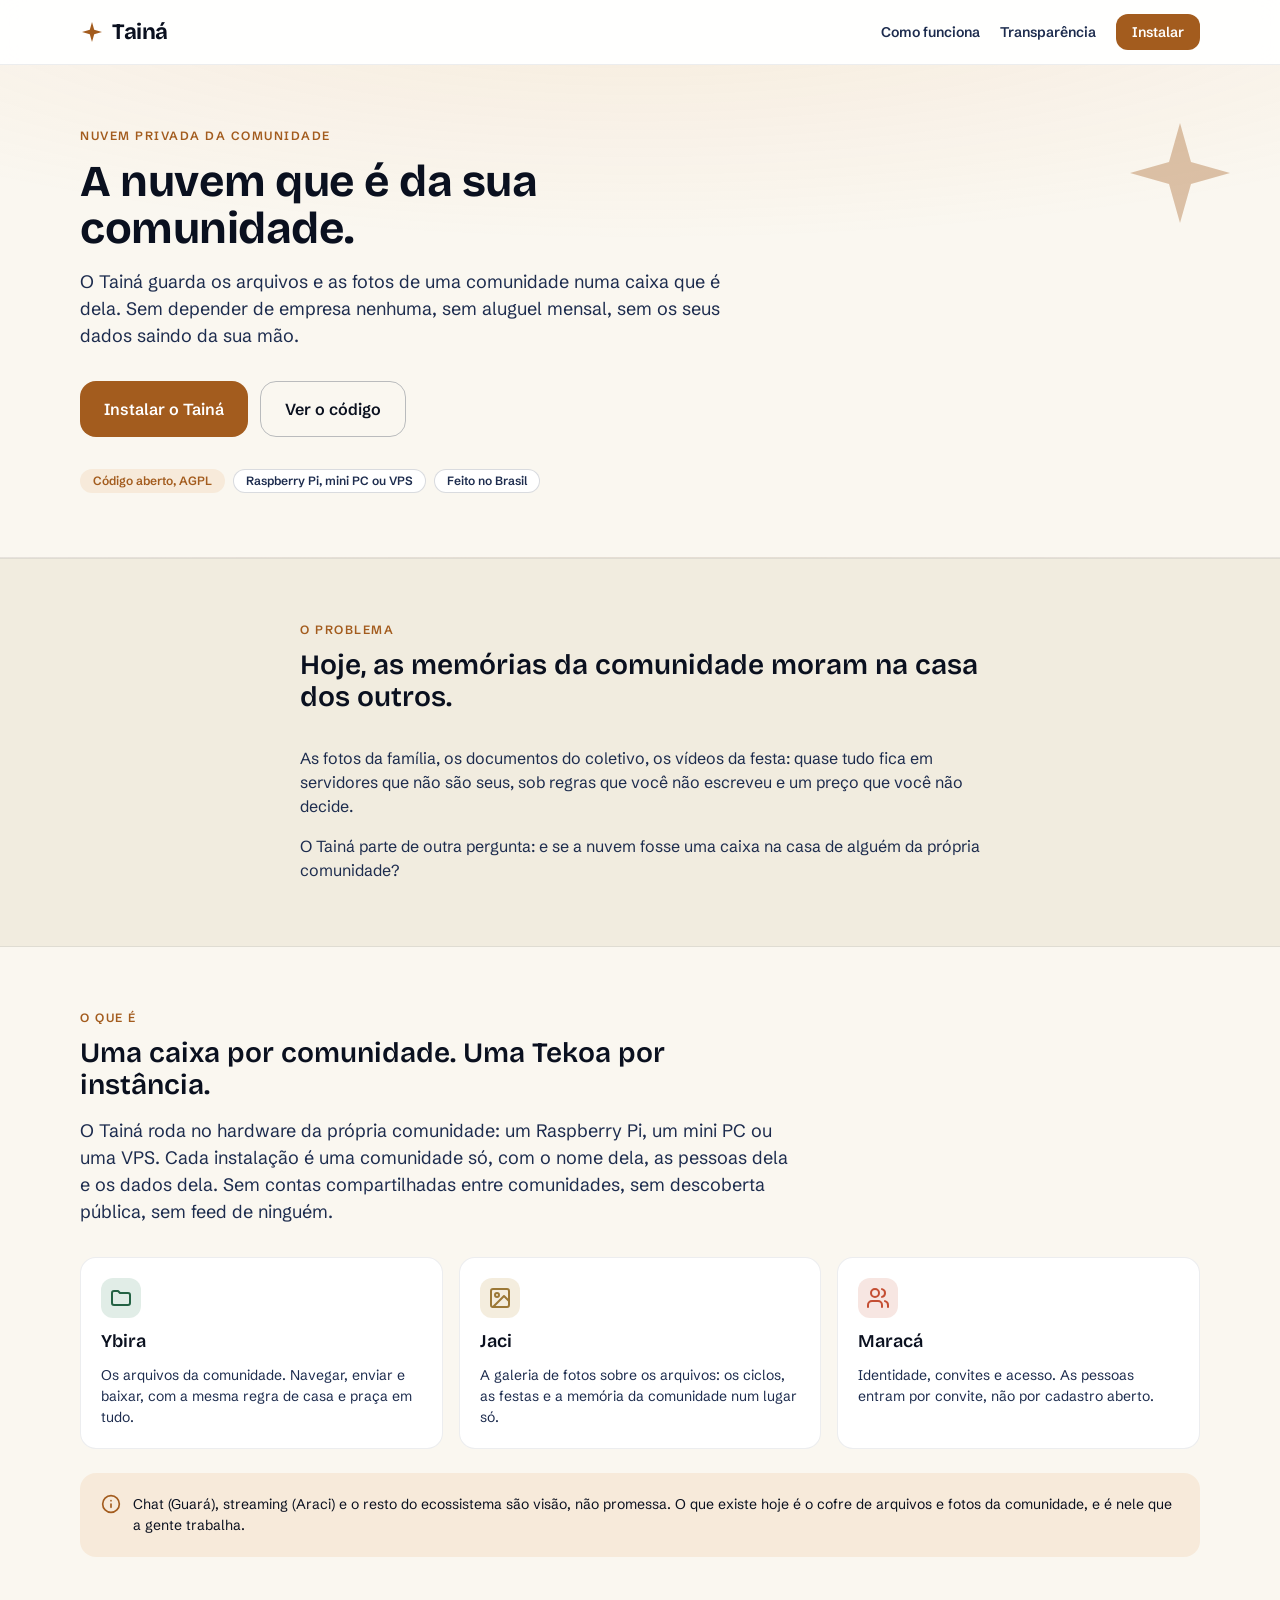
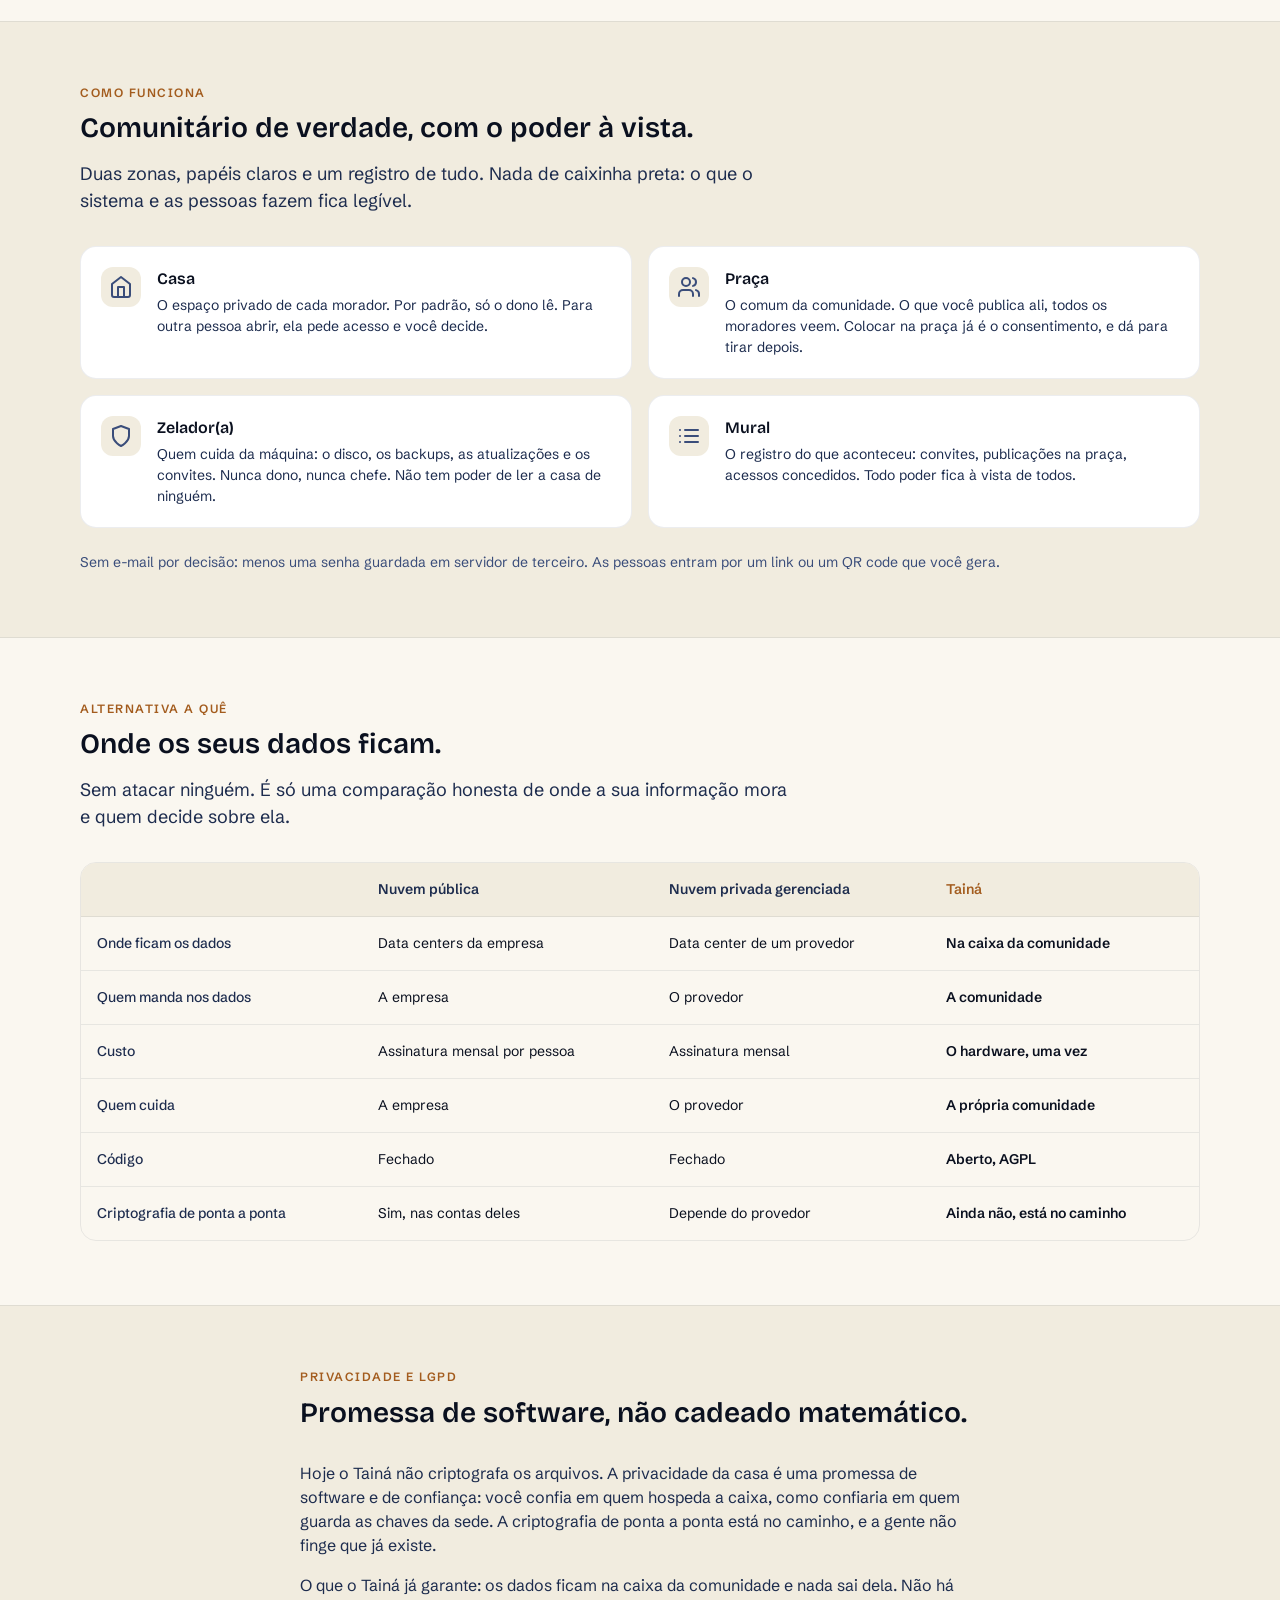
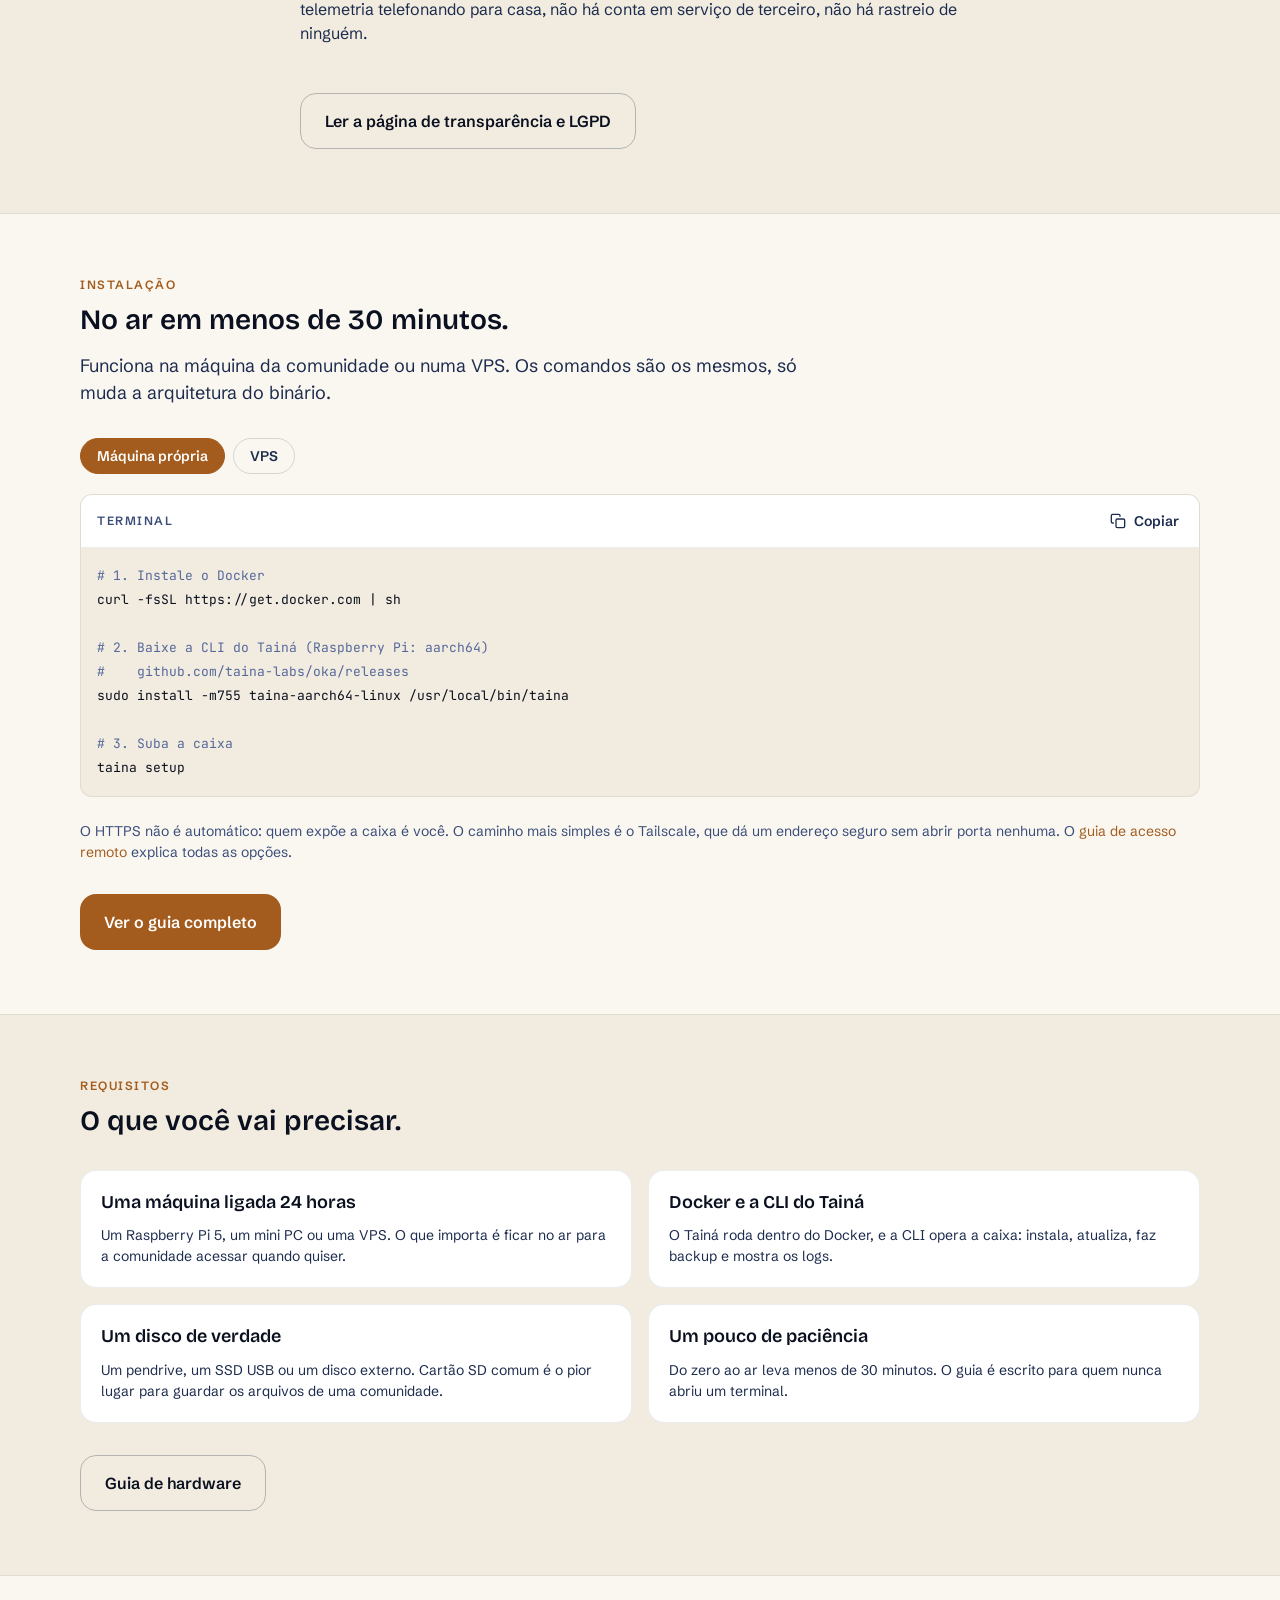
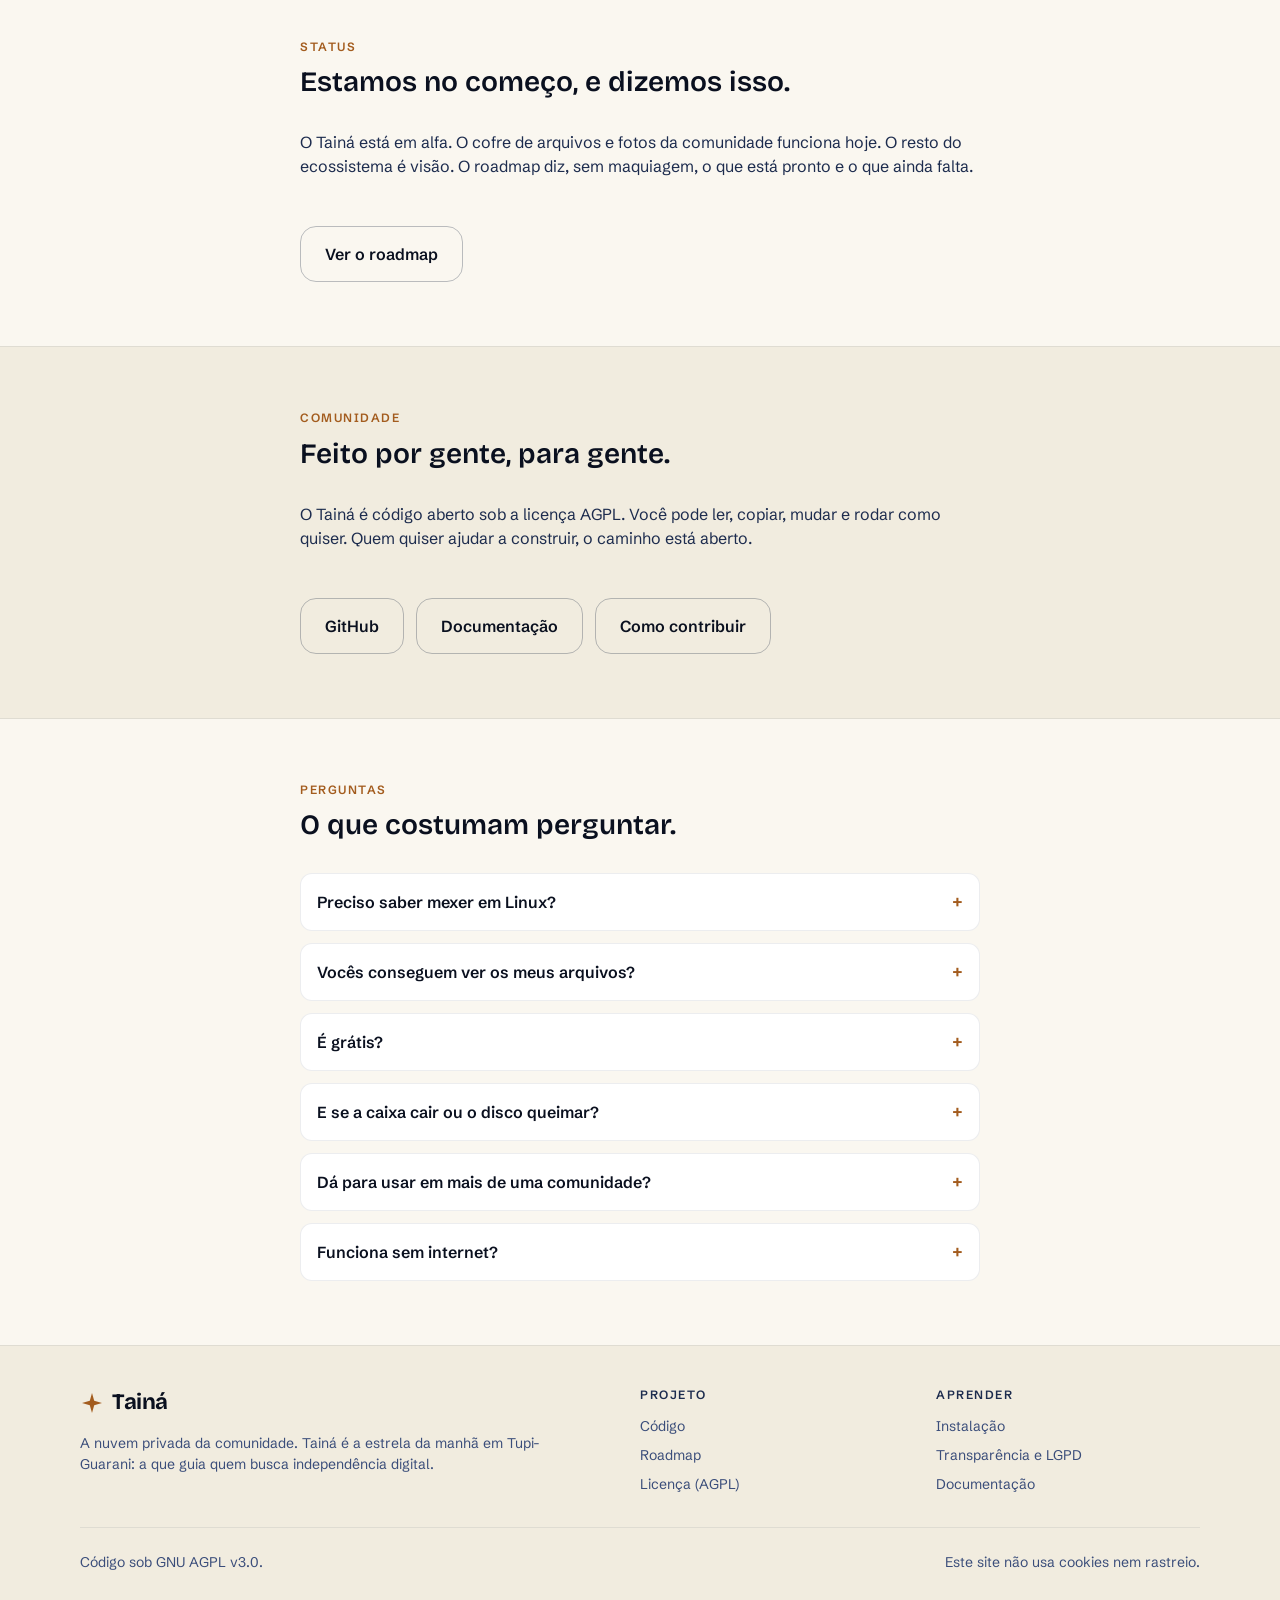
==== index.html @ 88dfe670 "Adiciona o site Ybaka: landing, instalacao e transparencia Site estatico em HTML e CSS puros, pt-BR," ====
<!doctype html>
<html lang="pt-BR">
  <head>
    <meta charset="utf-8" />
    <meta name="viewport" content="width=device-width, initial-scale=1" />
    <title>Tainá: a nuvem privada da sua comunidade</title>
    <meta
      name="description"
      content="O Tainá é uma nuvem privada e auto-hospedada para comunidades: arquivos e fotos numa caixa que é da própria comunidade. Código aberto, sem aluguel mensal, sem os dados saindo da sua mão."
    />
    <meta name="color-scheme" content="dark light" />
    <link rel="stylesheet" href="styles/tokens.css" />
    <link rel="stylesheet" href="styles/base.css" />
    <link rel="stylesheet" href="styles/ybaka.css" />
    <link
      rel="icon"
      href="data:image/svg+xml,%3Csvg xmlns='http://www.w3.org/2000/svg' viewBox='0 0 24 24'%3E%3Cpath d='M12 2l2.2 7.8L22 12l-7.8 2.2L12 22l-2.2-7.8L2 12l7.8-2.2z' fill='%23f2a65a'/%3E%3C/svg%3E"
    />
    <script>
      document.documentElement.classList.add("js");
    </script>
  </head>
  <body>
    <a class="skip-link" href="#conteudo">Pular para o conteúdo</a>

    <header class="site-header">
      <div class="shell site-header__inner">
        <a class="brand" href="index.html">
          <svg
            class="brand__mark"
            width="24"
            height="24"
            viewBox="0 0 24 24"
            aria-hidden="true"
          >
            <path
              d="M12 2l2.2 7.8L22 12l-7.8 2.2L12 22l-2.2-7.8L2 12l7.8-2.2z"
              fill="currentColor"
            />
          </svg>
          <span class="brand__name">Tainá</span>
        </a>
        <nav class="site-nav" aria-label="Principal">
          <a class="site-nav__link site-nav__link--optional" href="#como-funciona"
            >Como funciona</a
          >
          <a class="site-nav__link" href="transparencia.html">Transparência</a>
          <a class="btn btn--primary btn--sm" href="instalar.html">Instalar</a>
        </nav>
      </div>
    </header>

    <main id="conteudo">
      <!-- herói -->
      <section class="hero">
        <svg
          class="hero__star hide-mobile"
          width="120"
          height="120"
          viewBox="0 0 24 24"
          aria-hidden="true"
        >
          <path
            d="M12 2l2.2 7.8L22 12l-7.8 2.2L12 22l-2.2-7.8L2 12l7.8-2.2z"
            fill="currentColor"
          />
        </svg>
        <div class="shell">
          <div class="hero__inner">
            <p class="type-overline section__eyebrow">
              Nuvem privada da comunidade
            </p>
            <h1 class="type-display hero__title">
              A nuvem que é da sua comunidade.
            </h1>
            <p class="type-body hero__lede">
              O Tainá guarda os arquivos e as fotos de uma comunidade numa
              caixa que é dela. Sem depender de empresa nenhuma, sem aluguel
              mensal, sem os seus dados saindo da sua mão.
            </p>
            <div class="hero__actions">
              <a class="btn btn--primary" href="instalar.html"
                >Instalar o Tainá</a
              >
              <a
                class="btn btn--secondary"
                href="https://github.com/taina-labs/taina"
                >Ver o código</a
              >
            </div>
            <div class="hero__badges">
              <span class="badge badge--brand">Código aberto, AGPL</span>
              <span class="badge">Raspberry Pi, mini PC ou VPS</span>
              <span class="badge">Feito no Brasil</span>
            </div>
          </div>
        </div>
      </section>

      <!-- o problema -->
      <section class="section section--alt">
        <div class="shell shell--narrow">
          <div class="section__head">
            <p class="type-overline section__eyebrow">O problema</p>
            <h2 class="type-h2 section__title">
              Hoje, as memórias da comunidade moram na casa dos outros.
            </h2>
          </div>
          <div class="stack">
            <p class="lede">
              As fotos da família, os documentos do coletivo, os vídeos da
              festa: quase tudo fica em servidores que não são seus, sob regras
              que você não escreveu e um preço que você não decide.
            </p>
            <p class="lede">
              O Tainá parte de outra pergunta: e se a nuvem fosse uma caixa na
              casa de alguém da própria comunidade?
            </p>
          </div>
        </div>
      </section>

      <!-- o que é -->
      <section class="section">
        <div class="shell">
          <div class="section__head">
            <p class="type-overline section__eyebrow">O que é</p>
            <h2 class="type-h2 section__title">
              Uma caixa por comunidade. Uma Tekoa por instância.
            </h2>
            <p class="type-body section__lede">
              O Tainá roda no hardware da própria comunidade: um Raspberry Pi,
              um mini PC ou uma VPS. Cada instalação é uma comunidade só, com o
              nome dela, as pessoas dela e os dados dela. Sem contas
              compartilhadas entre comunidades, sem descoberta pública, sem
              feed de ninguém.
            </p>
          </div>

          <div class="card-grid card-grid--3">
            <article class="feature-card">
              <span class="service-square service-square--ybira">
                <svg
                  width="24"
                  height="24"
                  viewBox="0 0 24 24"
                  fill="none"
                  stroke="currentColor"
                  stroke-width="2"
                  stroke-linecap="round"
                  stroke-linejoin="round"
                  aria-hidden="true"
                >
                  <path
                    d="M3 7a2 2 0 0 1 2-2h4l2 2h8a2 2 0 0 1 2 2v8a2 2 0 0 1-2 2H5a2 2 0 0 1-2-2z"
                  />
                </svg>
              </span>
              <h3 class="feature-card__title">Ybira</h3>
              <p class="feature-card__body">
                Os arquivos da comunidade. Navegar, enviar e baixar, com a
                mesma regra de casa e praça em tudo.
              </p>
            </article>

            <article class="feature-card">
              <span class="service-square service-square--jaci">
                <svg
                  width="24"
                  height="24"
                  viewBox="0 0 24 24"
                  fill="none"
                  stroke="currentColor"
                  stroke-width="2"
                  stroke-linecap="round"
                  stroke-linejoin="round"
                  aria-hidden="true"
                >
                  <rect x="3" y="3" width="18" height="18" rx="2" />
                  <circle cx="9" cy="9" r="2" />
                  <path d="m21 15-5-5L5 21" />
                </svg>
              </span>
              <h3 class="feature-card__title">Jaci</h3>
              <p class="feature-card__body">
                A galeria de fotos sobre os arquivos: os ciclos, as festas e a
                memória da comunidade num lugar só.
              </p>
            </article>

            <article class="feature-card">
              <span class="service-square service-square--maraca">
                <svg
                  width="24"
                  height="24"
                  viewBox="0 0 24 24"
                  fill="none"
                  stroke="currentColor"
                  stroke-width="2"
                  stroke-linecap="round"
                  stroke-linejoin="round"
                  aria-hidden="true"
                >
                  <path d="M16 21v-2a4 4 0 0 0-4-4H6a4 4 0 0 0-4 4v2" />
                  <circle cx="9" cy="7" r="4" />
                  <path d="M22 21v-2a4 4 0 0 0-3-3.87" />
                  <path d="M16 3.13a4 4 0 0 1 0 7.75" />
                </svg>
              </span>
              <h3 class="feature-card__title">Maracá</h3>
              <p class="feature-card__body">
                Identidade, convites e acesso. As pessoas entram por convite,
                não por cadastro aberto.
              </p>
            </article>
          </div>

          <div class="callout callout--brand mt-6">
            <span class="callout__icon">
              <svg
                width="20"
                height="20"
                viewBox="0 0 24 24"
                fill="none"
                stroke="currentColor"
                stroke-width="2"
                stroke-linecap="round"
                stroke-linejoin="round"
                aria-hidden="true"
              >
                <circle cx="12" cy="12" r="10" />
                <path d="M12 16v-4" />
                <path d="M12 8h.01" />
              </svg>
            </span>
            <p>
              Chat (Guará), streaming (Araci) e o resto do ecossistema são
              visão, não promessa. O que existe hoje é o cofre de arquivos e
              fotos da comunidade, e é nele que a gente trabalha.
            </p>
          </div>
        </div>
      </section>

      <!-- como funciona -->
      <section class="section section--alt" id="como-funciona">
        <div class="shell">
          <div class="section__head">
            <p class="type-overline section__eyebrow">Como funciona</p>
            <h2 class="type-h2 section__title">
              Comunitário de verdade, com o poder à vista.
            </h2>
            <p class="type-body section__lede">
              Duas zonas, papéis claros e um registro de tudo. Nada de
              caixinha preta: o que o sistema e as pessoas fazem fica legível.
            </p>
          </div>

          <div class="card-grid card-grid--2">
            <article class="pillar">
              <span class="service-square service-square--neutral">
                <svg
                  width="24"
                  height="24"
                  viewBox="0 0 24 24"
                  fill="none"
                  stroke="currentColor"
                  stroke-width="2"
                  stroke-linecap="round"
                  stroke-linejoin="round"
                  aria-hidden="true"
                >
                  <path d="m3 9 9-7 9 7v11a2 2 0 0 1-2 2H5a2 2 0 0 1-2-2z" />
                  <path d="M9 22V12h6v10" />
                </svg>
              </span>
              <div class="pillar__body">
                <h3 class="pillar__title">Casa</h3>
                <p class="pillar__text">
                  O espaço privado de cada morador. Por padrão, só o dono lê.
                  Para outra pessoa abrir, ela pede acesso e você decide.
                </p>
              </div>
            </article>

            <article class="pillar">
              <span class="service-square service-square--neutral">
                <svg
                  width="24"
                  height="24"
                  viewBox="0 0 24 24"
                  fill="none"
                  stroke="currentColor"
                  stroke-width="2"
                  stroke-linecap="round"
                  stroke-linejoin="round"
                  aria-hidden="true"
                >
                  <path d="M16 21v-2a4 4 0 0 0-4-4H6a4 4 0 0 0-4 4v2" />
                  <circle cx="9" cy="7" r="4" />
                  <path d="M22 21v-2a4 4 0 0 0-3-3.87" />
                  <path d="M16 3.13a4 4 0 0 1 0 7.75" />
                </svg>
              </span>
              <div class="pillar__body">
                <h3 class="pillar__title">Praça</h3>
                <p class="pillar__text">
                  O comum da comunidade. O que você publica ali, todos os
                  moradores veem. Colocar na praça já é o consentimento, e dá
                  para tirar depois.
                </p>
              </div>
            </article>

            <article class="pillar">
              <span class="service-square service-square--neutral">
                <svg
                  width="24"
                  height="24"
                  viewBox="0 0 24 24"
                  fill="none"
                  stroke="currentColor"
                  stroke-width="2"
                  stroke-linecap="round"
                  stroke-linejoin="round"
                  aria-hidden="true"
                >
                  <path d="M12 22s8-4 8-10V5l-8-3-8 3v7c0 6 8 10 8 10z" />
                </svg>
              </span>
              <div class="pillar__body">
                <h3 class="pillar__title">Zelador(a)</h3>
                <p class="pillar__text">
                  Quem cuida da máquina: o disco, os backups, as atualizações
                  e os convites. Nunca dono, nunca chefe. Não tem poder de ler
                  a casa de ninguém.
                </p>
              </div>
            </article>

            <article class="pillar">
              <span class="service-square service-square--neutral">
                <svg
                  width="24"
                  height="24"
                  viewBox="0 0 24 24"
                  fill="none"
                  stroke="currentColor"
                  stroke-width="2"
                  stroke-linecap="round"
                  stroke-linejoin="round"
                  aria-hidden="true"
                >
                  <path d="M8 6h13" />
                  <path d="M8 12h13" />
                  <path d="M8 18h13" />
                  <path d="M3 6h.01" />
                  <path d="M3 12h.01" />
                  <path d="M3 18h.01" />
                </svg>
              </span>
              <div class="pillar__body">
                <h3 class="pillar__title">Mural</h3>
                <p class="pillar__text">
                  O registro do que aconteceu: convites, publicações na praça,
                  acessos concedidos. Todo poder fica à vista de todos.
                </p>
              </div>
            </article>
          </div>

          <p class="muted type-body-sm mt-6">
            Sem e-mail por decisão: menos uma senha guardada em servidor de
            terceiro. As pessoas entram por um link ou um QR code que você
            gera.
          </p>
        </div>
      </section>

      <!-- alternativa -->
      <section class="section">
        <div class="shell">
          <div class="section__head">
            <p class="type-overline section__eyebrow">Alternativa a quê</p>
            <h2 class="type-h2 section__title">Onde os seus dados ficam.</h2>
            <p class="type-body section__lede">
              Sem atacar ninguém. É só uma comparação honesta de onde a sua
              informação mora e quem decide sobre ela.
            </p>
          </div>

          <div class="compare-wrap">
            <table class="compare">
              <thead>
                <tr>
                  <th scope="col"></th>
                  <th scope="col">Nuvem pública</th>
                  <th scope="col">Nuvem privada gerenciada</th>
                  <th scope="col" class="compare__us">Tainá</th>
                </tr>
              </thead>
              <tbody>
                <tr>
                  <th scope="row">Onde ficam os dados</th>
                  <td>Data centers da empresa</td>
                  <td>Data center de um provedor</td>
                  <td class="compare__us">Na caixa da comunidade</td>
                </tr>
                <tr>
                  <th scope="row">Quem manda nos dados</th>
                  <td>A empresa</td>
                  <td>O provedor</td>
                  <td class="compare__us">A comunidade</td>
                </tr>
                <tr>
                  <th scope="row">Custo</th>
                  <td>Assinatura mensal por pessoa</td>
                  <td>Assinatura mensal</td>
                  <td class="compare__us">O hardware, uma vez</td>
                </tr>
                <tr>
                  <th scope="row">Quem cuida</th>
                  <td>A empresa</td>
                  <td>O provedor</td>
                  <td class="compare__us">A própria comunidade</td>
                </tr>
                <tr>
                  <th scope="row">Código</th>
                  <td>Fechado</td>
                  <td>Fechado</td>
                  <td class="compare__us">Aberto, AGPL</td>
                </tr>
                <tr>
                  <th scope="row">Criptografia de ponta a ponta</th>
                  <td>Sim, nas contas deles</td>
                  <td>Depende do provedor</td>
                  <td class="compare__us">Ainda não, está no caminho</td>
                </tr>
              </tbody>
            </table>
          </div>
        </div>
      </section>

      <!-- privacidade e LGPD -->
      <section class="section section--alt">
        <div class="shell shell--narrow">
          <div class="section__head">
            <p class="type-overline section__eyebrow">Privacidade e LGPD</p>
            <h2 class="type-h2 section__title">
              Promessa de software, não cadeado matemático.
            </h2>
          </div>
          <div class="stack">
            <p class="lede">
              Hoje o Tainá não criptografa os arquivos. A privacidade da casa é
              uma promessa de software e de confiança: você confia em quem
              hospeda a caixa, como confiaria em quem guarda as chaves da
              sede. A criptografia de ponta a ponta está no caminho, e a gente
              não finge que já existe.
            </p>
            <p class="lede">
              O que o Tainá já garante: os dados ficam na caixa da comunidade e
              nada sai dela. Não há telemetria telefonando para casa, não há
              conta em serviço de terceiro, não há rastreio de ninguém.
            </p>
            <div class="hero__actions">
              <a class="btn btn--secondary" href="transparencia.html"
                >Ler a página de transparência e LGPD</a
              >
            </div>
          </div>
        </div>
      </section>

      <!-- instalação rápida -->
      <section class="section" id="instalar">
        <div class="shell">
          <div class="section__head">
            <p class="type-overline section__eyebrow">Instalação</p>
            <h2 class="type-h2 section__title">
              No ar em menos de 30 minutos.
            </h2>
            <p class="type-body section__lede">
              Funciona na máquina da comunidade ou numa VPS. Os comandos são os
              mesmos, só muda a arquitetura do binário.
            </p>
          </div>

          <div class="tabs" data-tabs>
            <div class="tabs__list" role="tablist" aria-label="Onde instalar">
              <button
                class="tab"
                role="tab"
                id="tab-hardware"
                aria-controls="panel-hardware"
                aria-selected="true"
                type="button"
              >
                Máquina própria
              </button>
              <button
                class="tab"
                role="tab"
                id="tab-vps"
                aria-controls="panel-vps"
                aria-selected="false"
                type="button"
              >
                VPS
              </button>
            </div>

            <div
              class="tabs__panel"
              role="tabpanel"
              id="panel-hardware"
              aria-labelledby="tab-hardware"
            >
              <div class="code">
                <div class="code__head">
                  <span class="code__label">Terminal</span>
                  <button class="copy-btn" type="button" data-copy>
                    <svg
                      width="16"
                      height="16"
                      viewBox="0 0 24 24"
                      fill="none"
                      stroke="currentColor"
                      stroke-width="2"
                      stroke-linecap="round"
                      stroke-linejoin="round"
                      aria-hidden="true"
                    >
                      <rect x="9" y="9" width="13" height="13" rx="2" />
                      <path
                        d="M5 15H4a2 2 0 0 1-2-2V4a2 2 0 0 1 2-2h9a2 2 0 0 1 2 2v1"
                      />
                    </svg>
                    <span data-copy-label>Copiar</span>
                  </button>
                </div>
                <pre><code><span class="code__prompt"># 1. Instale o Docker</span>
curl -fsSL https://get.docker.com | sh

<span class="code__prompt"># 2. Baixe a CLI do Tainá (Raspberry Pi: aarch64)</span>
<span class="code__prompt">#    github.com/taina-labs/oka/releases</span>
sudo install -m755 taina-aarch64-linux /usr/local/bin/taina

<span class="code__prompt"># 3. Suba a caixa</span>
taina setup</code></pre>
              </div>
            </div>

            <div
              class="tabs__panel"
              role="tabpanel"
              id="panel-vps"
              aria-labelledby="tab-vps"
              hidden
            >
              <div class="code">
                <div class="code__head">
                  <span class="code__label">Terminal</span>
                  <button class="copy-btn" type="button" data-copy>
                    <svg
                      width="16"
                      height="16"
                      viewBox="0 0 24 24"
                      fill="none"
                      stroke="currentColor"
                      stroke-width="2"
                      stroke-linecap="round"
                      stroke-linejoin="round"
                      aria-hidden="true"
                    >
                      <rect x="9" y="9" width="13" height="13" rx="2" />
                      <path
                        d="M5 15H4a2 2 0 0 1-2-2V4a2 2 0 0 1 2-2h9a2 2 0 0 1 2 2v1"
                      />
                    </svg>
                    <span data-copy-label>Copiar</span>
                  </button>
                </div>
                <pre><code><span class="code__prompt"># 1. Instale o Docker</span>
curl -fsSL https://get.docker.com | sh

<span class="code__prompt"># 2. Baixe a CLI do Tainá (VPS: x86_64)</span>
<span class="code__prompt">#    github.com/taina-labs/oka/releases</span>
sudo install -m755 taina-x86_64-linux /usr/local/bin/taina

<span class="code__prompt"># 3. Suba a caixa, já com o seu domínio</span>
taina setup --domain nuvem.suacomunidade.org</code></pre>
              </div>
            </div>
          </div>

          <p class="muted type-body-sm mt-6">
            O HTTPS não é automático: quem expõe a caixa é você. O caminho mais
            simples é o Tailscale, que dá um endereço seguro sem abrir porta
            nenhuma. O
            <a
              class="text-brand"
              href="https://github.com/taina-labs/tekoa/blob/main/guias/acesso-remoto.md"
              >guia de acesso remoto</a
            >
            explica todas as opções.
          </p>

          <div class="hero__actions">
            <a class="btn btn--primary" href="instalar.html"
              >Ver o guia completo</a
            >
          </div>
        </div>
      </section>

      <!-- requisitos -->
      <section class="section section--tight section--alt">
        <div class="shell">
          <div class="section__head">
            <p class="type-overline section__eyebrow">Requisitos</p>
            <h2 class="type-h2 section__title">O que você vai precisar.</h2>
          </div>
          <div class="card-grid card-grid--2">
            <article class="feature-card">
              <h3 class="feature-card__title">Uma máquina ligada 24 horas</h3>
              <p class="feature-card__body">
                Um Raspberry Pi 5, um mini PC ou uma VPS. O que importa é ficar
                no ar para a comunidade acessar quando quiser.
              </p>
            </article>
            <article class="feature-card">
              <h3 class="feature-card__title">Docker e a CLI do Tainá</h3>
              <p class="feature-card__body">
                O Tainá roda dentro do Docker, e a CLI opera a caixa: instala,
                atualiza, faz backup e mostra os logs.
              </p>
            </article>
            <article class="feature-card">
              <h3 class="feature-card__title">Um disco de verdade</h3>
              <p class="feature-card__body">
                Um pendrive, um SSD USB ou um disco externo. Cartão SD comum é
                o pior lugar para guardar os arquivos de uma comunidade.
              </p>
            </article>
            <article class="feature-card">
              <h3 class="feature-card__title">Um pouco de paciência</h3>
              <p class="feature-card__body">
                Do zero ao ar leva menos de 30 minutos. O guia é escrito para
                quem nunca abriu um terminal.
              </p>
            </article>
          </div>
          <div class="hero__actions">
            <a
              class="btn btn--secondary"
              href="https://github.com/taina-labs/tekoa/blob/main/guias/compras-hardware.md"
              >Guia de hardware</a
            >
          </div>
        </div>
      </section>

      <!-- status -->
      <section class="section">
        <div class="shell shell--narrow">
          <div class="section__head">
            <p class="type-overline section__eyebrow">Status</p>
            <h2 class="type-h2 section__title">
              Estamos no começo, e dizemos isso.
            </h2>
          </div>
          <div class="stack">
            <p class="lede">
              O Tainá está em alfa. O cofre de arquivos e fotos da comunidade
              funciona hoje. O resto do ecossistema é visão. O roadmap diz, sem
              maquiagem, o que está pronto e o que ainda falta.
            </p>
            <div class="hero__actions">
              <a
                class="btn btn--secondary"
                href="https://github.com/taina-labs/tekoa/blob/main/ROADMAP.md"
                >Ver o roadmap</a
              >
            </div>
          </div>
        </div>
      </section>

      <!-- comunidade -->
      <section class="section section--alt">
        <div class="shell shell--narrow">
          <div class="section__head">
            <p class="type-overline section__eyebrow">Comunidade</p>
            <h2 class="type-h2 section__title">Feito por gente, para gente.</h2>
          </div>
          <div class="stack">
            <p class="lede">
              O Tainá é código aberto sob a licença AGPL. Você pode ler,
              copiar, mudar e rodar como quiser. Quem quiser ajudar a construir,
              o caminho está aberto.
            </p>
            <div class="hero__actions">
              <a
                class="btn btn--secondary"
                href="https://github.com/taina-labs/taina"
                >GitHub</a
              >
              <a
                class="btn btn--secondary"
                href="https://github.com/taina-labs/tekoa"
                >Documentação</a
              >
              <a
                class="btn btn--secondary"
                href="https://github.com/taina-labs/tekoa/blob/main/CONTRIBUTING.md"
                >Como contribuir</a
              >
            </div>
          </div>
        </div>
      </section>

      <!-- perguntas frequentes -->
      <section class="section">
        <div class="shell shell--narrow">
          <div class="section__head">
            <p class="type-overline section__eyebrow">Perguntas</p>
            <h2 class="type-h2 section__title">O que costumam perguntar.</h2>
          </div>

          <div class="faq">
            <details class="faq__item">
              <summary>Preciso saber mexer em Linux?</summary>
              <p class="faq__answer">
                Não. O guia de instalação é escrito para quem nunca abriu um
                terminal: você cola um bloco de comandos, aperta Enter e segue
                as telas. Se algo travar, o guia diz o que fazer.
              </p>
            </details>

            <details class="faq__item">
              <summary>Vocês conseguem ver os meus arquivos?</summary>
              <p class="faq__answer">
                Quem cuida da caixa (o zelador) tem acesso à máquina, mas não
                tem atalho para ler a sua casa: abrir exige o seu pedido e a
                sua aprovação. Importante ser honesto: isso é uma promessa de
                software, não criptografia. A criptografia de ponta a ponta
                ainda está no caminho.
              </p>
            </details>

            <details class="faq__item">
              <summary>É grátis?</summary>
              <p class="faq__answer">
                O software é livre e gratuito. O que tem custo é o hardware e a
                luz, que ficam com a comunidade. Não há assinatura por pessoa
                nem aluguel mensal para ninguém.
              </p>
            </details>

            <details class="faq__item">
              <summary>E se a caixa cair ou o disco queimar?</summary>
              <p class="faq__answer">
                Por isso o backup existe e vem com o Tainá. Ele fica desligado
                de fábrica e a gente recomenda ligar: um backup que nunca foi
                testado não é backup. O runbook mostra como fazer e como
                ensaiar a restauração.
              </p>
            </details>

            <details class="faq__item">
              <summary>Dá para usar em mais de uma comunidade?</summary>
              <p class="faq__answer">
                Cada caixa é uma comunidade só. Isso é de propósito: sem
                descoberta pública, sem feed entre comunidades, sem troca de
                contexto. Se você tem outra comunidade, ela tem a caixa dela.
              </p>
            </details>

            <details class="faq__item">
              <summary>Funciona sem internet?</summary>
              <p class="faq__answer">
                A caixa roda na rede local, então dá para acessar de dentro de
                casa mesmo sem internet. Para acessar de fora, use o Tailscale
                ou um domínio com proxy na frente.
              </p>
            </details>
          </div>
        </div>
      </section>
    </main>

    <footer class="site-footer">
      <div class="shell">
        <div class="site-footer__grid">
          <div class="site-footer__brand">
            <a class="brand" href="index.html">
              <svg
                class="brand__mark"
                width="24"
                height="24"
                viewBox="0 0 24 24"
                aria-hidden="true"
              >
                <path
                  d="M12 2l2.2 7.8L22 12l-7.8 2.2L12 22l-2.2-7.8L2 12l7.8-2.2z"
                  fill="currentColor"
                />
              </svg>
              <span class="brand__name">Tainá</span>
            </a>
            <p>
              A nuvem privada da comunidade. Tainá é a estrela da manhã em
              Tupi-Guarani: a que guia quem busca independência digital.
            </p>
          </div>
          <nav class="site-footer__col" aria-label="Projeto">
            <h2>Projeto</h2>
            <ul>
              <li>
                <a href="https://github.com/taina-labs/taina">Código</a>
              </li>
              <li>
                <a href="https://github.com/taina-labs/tekoa/blob/main/ROADMAP.md"
                  >Roadmap</a
                >
              </li>
              <li>
                <a href="https://github.com/taina-labs/taina/blob/main/LICENSE"
                  >Licença (AGPL)</a
                >
              </li>
            </ul>
          </nav>
          <nav class="site-footer__col" aria-label="Aprender">
            <h2>Aprender</h2>
            <ul>
              <li><a href="instalar.html">Instalação</a></li>
              <li><a href="transparencia.html">Transparência e LGPD</a></li>
              <li>
                <a href="https://github.com/taina-labs/tekoa">Documentação</a>
              </li>
            </ul>
          </nav>
        </div>
        <div class="site-footer__legal">
          <span>Código sob GNU AGPL v3.0.</span>
          <span>Este site não usa cookies nem rastreio.</span>
        </div>
      </div>
    </footer>

    <script src="js/app.js"></script>
  </body>
</html>
---- styles/tokens.css ----
/* Design tokens, espelho 1:1 do Penpot ("Cofre da Comunidade - UI v1").
   Dois níveis, como lá: primitivos (paleta/escala bruta) e semânticos (o que
   os componentes consomem). Componentes NUNCA usam primitivos direto, se um
   valor novo for preciso, nasce primeiro como token semântico. */

:root {
  /* ---------- primitives - color ---------- */
  --color-night-950: #060a14;
  --color-night-900: #0a101f;
  --color-night-800: #0f1729;
  --color-night-700: #15203a;
  --color-night-600: #1d2c4e;
  --color-night-500: #28395f;
  --color-night-400: #3a4d7a;
  --color-night-300: #56689b;
  --color-night-200: #8c9ac0;
  --color-night-100: #bfc8df;
  --color-night-50: #eef1f8;

  --color-dawn-300: #ffd9a3;
  --color-dawn-400: #fcbe74;
  --color-dawn-500: #f2a65a;
  --color-dawn-600: #dd8a3e;
  --color-dawn-700: #b96d2c;
  --color-dawn-800: #a35c1e;

  --color-ember-400: #f08a6c;
  --color-ember-500: #e2674a;
  --color-ember-600: #c44e33;

  --color-star-50: #faf7f0;
  --color-star-100: #f1ecdf;
  --color-star-200: #e4dcc8;

  --color-forest-300: #82cba4;
  --color-forest-400: #5fb88a;
  --color-forest-500: #3fa171;
  --color-forest-600: #2f8159;
  --color-forest-700: #246244;
  --color-forest-900: #122e22;

  --color-moon-300: #f4dfa6;
  --color-moon-400: #eccd80;
  --color-moon-500: #e3bc66;
  --color-moon-600: #c49a48;
  --color-moon-700: #9c7836;
  --color-moon-900: #46350f;

  --color-guara-500: #de5b3f;
  --color-guara-600: #be4327;

  --color-sky-300: #92c3f8;
  --color-sky-500: #5ba3f5;
  --color-sky-600: #3f84d6;
  --color-sky-700: #2f66ac;

  --color-red-500: #e5484d;
  --color-red-600: #c03538;
  --color-amber-500: #efb54a;
  --color-amber-700: #8a6114;

  /* papel: o branco do tema claro (superficie elevada) */
  --color-paper-0: #ffffff;

  /* ---------- primitives - scale ---------- */
  --space-1: 4px;
  --space-2: 8px;
  --space-3: 12px;
  --space-4: 16px;
  --space-5: 20px;
  --space-6: 24px;
  --space-8: 32px;
  --space-10: 40px;
  --space-12: 48px;
  --space-16: 64px;

  --radius-sm: 8px;
  --radius-md: 12px;
  --radius-lg: 16px;
  --radius-xl: 24px;
  --radius-pill: 999px;

  --border-hairline: 1px;
  --border-thick: 2px;

  --size-touch: 44px;
  --size-control-sm: 36px;
  --size-control-md: 48px;
  --size-control-lg: 56px;
  --size-nav-mobile: 72px;
  --size-appbar: 64px;
  --size-nav-dot: 6px;

  --font-size-xs: 0.75rem;
  --font-size-sm: 0.875rem;
  --font-size-md: 1rem;
  --font-size-lg: 1.125rem;
  --font-size-xl: 1.375rem;
  --font-size-2xl: 1.75rem;
  --font-size-3xl: 2.25rem;
  --font-size-display: 2.75rem;

  --font-weight-regular: 400;
  --font-weight-medium: 500;
  --font-weight-semibold: 600;
  --font-weight-bold: 700;
  --font-weight-extrabold: 800;

  --font-family-display: "Bricolage Grotesque", system-ui, sans-serif;
  --font-family-body: "Schibsted Grotesk", system-ui, sans-serif;
  --font-family-mono: "JetBrains Mono", ui-monospace, monospace;

  --tracking-tight: -0.5px;
  --tracking-normal: 0;
  --tracking-wide: 1.5px;

  --opacity-disabled: 0.4;
  --opacity-muted: 0.72;
  --opacity-scrim: 0.64;

  --elevation-soft: 0 4px 16px 0 rgb(6 10 20 / 0.5);
  --elevation-lifted: 0 12px 32px -4px rgb(6 10 20 / 0.65);

  /* ---------- semantic ---------- */
  --bg-app: var(--color-night-900);
  --bg-deep: var(--color-night-950);
  --bg-qr: var(--color-star-50);
  /* visualizador fullscreen: fundo escuro nos dois temas (foto/video pedem
     moldura neutra), por isso nao segue o bg-deep do shell */
  --bg-viewer: var(--color-night-950);

  --surface-default: var(--color-night-800);
  --surface-raised: var(--color-night-700);
  --surface-high: var(--color-night-600);
  --surface-overlay: rgb(10 16 31 / 0.88);
  --surface-dim: var(--color-night-500);
  --surface-scrim: rgb(6 10 20 / var(--opacity-scrim));
  --surface-scrim-strong: rgb(6 10 20 / 0.5);
  --surface-tint-brand: rgb(242 166 90 / 0.08);

  --border-subtle: var(--color-night-700);
  --border-default: var(--color-night-600);
  --border-strong: var(--color-night-500);

  --text-primary: var(--color-star-50);
  --text-secondary: var(--color-night-100);
  --text-muted: var(--color-night-200);
  --text-faint: var(--color-night-300);
  --text-on-brand: var(--color-night-950);

  --brand-primary: var(--color-dawn-500);
  --brand-primary-hover: var(--color-dawn-400);
  --brand-primary-pressed: var(--color-dawn-600);
  --brand-ember: var(--color-ember-500);

  --service-ybira: var(--color-forest-500);
  --service-ybira-soft: var(--color-forest-900);
  --service-ybira-hover: var(--color-forest-400);
  --service-ybira-tint: var(--color-forest-300);
  --service-jaci: var(--color-moon-500);
  --service-jaci-soft: var(--color-moon-900);
  --service-jaci-tint: var(--color-moon-400);
  --service-nhaman: var(--color-sky-500);
  --service-video: var(--color-sky-300);
  --service-guara: var(--color-guara-500);
  /* Maraca (identidade, acesso: Moradores, Mural, Pedidos) nao empresta o
     acento dos outros servicos: ganha o proprio, no ember. */
  --service-maraca: var(--color-ember-500);
  --service-maraca-soft: rgb(226 103 74 / 0.16);
  --service-maraca-tint: var(--color-ember-400);

  --feedback-success: var(--color-forest-400);
  --feedback-warning: var(--color-amber-500);
  --feedback-error: var(--color-red-500);
  --feedback-info: var(--color-sky-500);

  /* translucent tints for the deterministic avatar colors (hash -> 0..3) */
  --avatar-tint-0: rgb(242 166 90 / 0.16);
  --avatar-tint-1: rgb(63 161 113 / 0.16);
  --avatar-tint-2: rgb(227 188 102 / 0.16);
  --avatar-tint-3: rgb(91 163 245 / 0.16);

  /* larguras de leitura: containers centrados das telas internas */
  --measure-sm: 480px;
  --measure-md: 560px;
  --measure: 640px;
  --measure-wide: 720px;
  --measure-card: 420px;
  --measure-shell: 1160px;
  --measure-shell-wide: 1280px;

  /* component sizes, shells and grid gaps (semantic) */
  --font-size-mono-sm: 0.8125rem;
  --size-sidebar: 248px;
  --size-menu-min: 180px;
  --size-qr: 200px;
  --gap-photo: 2px;
  --size-badge: 24px;
  --size-progress: 6px;

  /* preenchimento dos campos de formulario (night-800 translucido) */
  --field-bg: rgb(15 23 41 / 0.6);
}

/* ---------- tema claro (prefers-color-scheme) ----------
   Derivado do tema padrao: superficies quentes da escala star, texto da night
   e variantes mais escuras dos acentos para manter contraste sobre claro. So
   os tokens semanticos mudam, nenhum componente sabe que o tema existe. */
@media (prefers-color-scheme: light) {
  :root {
    color-scheme: light;

    --bg-app: var(--color-star-50);
    --bg-deep: var(--color-star-100);
    --bg-qr: var(--color-paper-0);

    --surface-default: var(--color-paper-0);
    --surface-raised: var(--color-star-100);
    --surface-high: var(--color-star-200);
    --surface-overlay: rgb(255 255 255 / 0.9);
    --surface-dim: var(--color-star-200);
    --surface-scrim: rgb(6 10 20 / 0.32);
    --surface-scrim-strong: rgb(6 10 20 / 0.38);
    --surface-tint-brand: rgb(221 138 62 / 0.12);

    --border-subtle: rgb(21 32 58 / 0.08);
    --border-default: rgb(21 32 58 / 0.16);
    --border-strong: rgb(21 32 58 / 0.28);

    --text-primary: var(--color-night-900);
    --text-secondary: var(--color-night-600);
    --text-muted: var(--color-night-400);
    --text-faint: var(--color-night-300);
    --text-on-brand: var(--color-paper-0);

    /* dawn-800 como primaria: a dawn-500/600 sumiria sobre o creme, e o
       ghost/link precisam de contraste de texto (>= 4.5:1). O texto sobre a
       marca vira branco. */
    --brand-primary: var(--color-dawn-800);
    --brand-primary-hover: var(--color-dawn-700);
    --brand-primary-pressed: var(--color-dawn-800);

    --service-ybira: var(--color-forest-600);
    --service-ybira-soft: rgb(47 129 89 / 0.14);
    --service-ybira-hover: var(--color-forest-500);
    --service-ybira-tint: var(--color-forest-700);
    --service-jaci: var(--color-moon-600);
    --service-jaci-soft: rgb(196 154 72 / 0.18);
    --service-jaci-tint: var(--color-moon-700);
    --service-nhaman: var(--color-sky-600);
    --service-video: var(--color-sky-600);
    --service-guara: var(--color-guara-600);
    --service-maraca: var(--color-ember-600);
    --service-maraca-soft: rgb(196 78 51 / 0.14);
    --service-maraca-tint: var(--color-ember-600);

    --feedback-success: var(--color-forest-600);
    --feedback-warning: var(--color-amber-700);
    --feedback-error: var(--color-red-600);
    --feedback-info: var(--color-sky-600);

    --avatar-tint-0: rgb(221 138 62 / 0.18);
    --avatar-tint-1: rgb(47 129 89 / 0.18);
    --avatar-tint-2: rgb(196 154 72 / 0.2);
    --avatar-tint-3: rgb(63 132 214 / 0.18);

    --field-bg: rgb(255 255 255 / 0.8);

    --elevation-soft: 0 4px 16px 0 rgb(6 10 20 / 0.08);
    --elevation-lifted: 0 12px 32px -4px rgb(6 10 20 / 0.16);
  }
}
---- styles/base.css ----
/* Reset enxuto, fontes auto-hospedadas e estilos de tipo.
   As fontes são variáveis (eixo wght) servidas de ../fonts, sem nenhuma
   requisição externa. Espelha taina/assets/css/base.css. */

@font-face {
  font-family: "Bricolage Grotesque";
  src: url("../fonts/bricolage-grotesque-latin-wght.woff2")
    format("woff2-variations");
  font-weight: 200 800;
  font-display: swap;
}

@font-face {
  font-family: "Schibsted Grotesk";
  src: url("../fonts/schibsted-grotesk-latin-wght.woff2")
    format("woff2-variations");
  font-weight: 400 900;
  font-display: swap;
}

@font-face {
  font-family: "JetBrains Mono";
  src: url("../fonts/jetbrains-mono-latin-wght.woff2") format("woff2-variations");
  font-weight: 100 800;
  font-display: swap;
}

*,
*::before,
*::after {
  box-sizing: border-box;
}

* {
  margin: 0;
}

html {
  height: 100%;
  color-scheme: dark;
  scroll-behavior: smooth;
}

@media (prefers-reduced-motion: reduce) {
  html {
    scroll-behavior: auto;
  }
}

body {
  min-height: 100%;
  background: var(--bg-app);
  color: var(--text-primary);
  font-family: var(--font-family-body);
  font-size: var(--font-size-md);
  line-height: 1.5;
  -webkit-font-smoothing: antialiased;
}

img,
svg,
video {
  display: block;
  max-width: 100%;
}

input,
button,
textarea,
select {
  font: inherit;
  color: inherit;
}

button {
  cursor: pointer;
  background: none;
  border: none;
  padding: 0;
}

a {
  color: inherit;
  text-decoration: none;
}

a,
button {
  touch-action: manipulation;
  -webkit-tap-highlight-color: transparent;
}

:focus-visible {
  outline: var(--border-thick) solid var(--brand-primary);
  outline-offset: 2px;
}

::placeholder {
  color: var(--text-muted);
}

::selection {
  background: var(--brand-primary);
  color: var(--text-on-brand);
}

/* ---------- estilos de tipo (tokens type.* do Penpot) ---------- */

.type-display {
  font-family: var(--font-family-display);
  font-size: var(--font-size-3xl);
  font-weight: var(--font-weight-bold);
  letter-spacing: var(--tracking-tight);
  line-height: 1.05;
}

.type-h1 {
  font-family: var(--font-family-display);
  font-size: var(--font-size-3xl);
  font-weight: var(--font-weight-bold);
  letter-spacing: var(--tracking-tight);
  line-height: 1.1;
}

.type-h2 {
  font-family: var(--font-family-display);
  font-size: var(--font-size-2xl);
  font-weight: var(--font-weight-semibold);
  line-height: 1.15;
}

.type-h3 {
  font-family: var(--font-family-display);
  font-size: var(--font-size-lg);
  font-weight: var(--font-weight-semibold);
  line-height: 1.25;
}

.type-body {
  font-family: var(--font-family-body);
  font-size: var(--font-size-md);
  font-weight: var(--font-weight-regular);
  line-height: 1.5;
}

.type-body-sm {
  font-family: var(--font-family-body);
  font-size: var(--font-size-sm);
  font-weight: var(--font-weight-regular);
  line-height: 1.45;
}

.type-label {
  font-family: var(--font-family-body);
  font-size: var(--font-size-sm);
  font-weight: var(--font-weight-semibold);
  line-height: 1.2;
}

.type-caption {
  font-family: var(--font-family-body);
  font-size: var(--font-size-xs);
  font-weight: var(--font-weight-medium);
  line-height: 1.3;
}

.type-overline {
  font-family: var(--font-family-body);
  font-size: var(--font-size-xs);
  font-weight: var(--font-weight-semibold);
  letter-spacing: var(--tracking-wide);
  line-height: 1.2;
  text-transform: uppercase;
}

.type-mono-sm {
  font-family: var(--font-family-mono);
  font-size: var(--font-size-mono-sm);
  font-weight: var(--font-weight-regular);
  line-height: 1.4;
  font-variant-numeric: tabular-nums;
}

@media (min-width: 768px) {
  .type-display {
    font-size: var(--font-size-display);
  }
}
---- styles/ybaka.css ----
/* Ybaka, site público do Tainá.
   Consome só tokens semânticos de styles/tokens.css. Nada de valor bruto.
   Componentes em BEM (bloco__elemento--modificador); layout em utilitários
   locais (shell, section). Mobile-first, um breakpoint só (768px). */

/* ---------- utilitários de layout ---------- */

.shell {
  width: 100%;
  max-width: var(--measure-shell);
  margin-inline: auto;
  padding-inline: var(--space-5);
}

.shell--narrow {
  max-width: var(--measure-wide);
}

.section {
  padding-block: var(--space-12);
}

.section--tight {
  padding-block: var(--space-10);
}

.section--alt {
  background: var(--bg-deep);
  border-block: var(--border-hairline) solid var(--border-subtle);
}

.section__head {
  max-width: var(--measure-wide);
  margin-bottom: var(--space-8);
}

.section__eyebrow {
  color: var(--brand-primary);
  margin-bottom: var(--space-3);
}

.section__title {
  margin-bottom: var(--space-4);
}

.section__lede {
  color: var(--text-secondary);
  font-size: var(--font-size-lg);
  line-height: 1.5;
}

.stack {
  display: flex;
  flex-direction: column;
  gap: var(--space-4);
}

.flow > * + * {
  margin-top: var(--space-4);
}

.lede {
  color: var(--text-secondary);
}

.muted {
  color: var(--text-muted);
}

.text-brand {
  color: var(--brand-primary);
}

.mt-2 {
  margin-top: var(--space-2);
}
.mt-4 {
  margin-top: var(--space-4);
}
.mt-6 {
  margin-top: var(--space-6);
}
.mt-8 {
  margin-top: var(--space-8);
}
.mt-10 {
  margin-top: var(--space-10);
}

@media (max-width: 767.98px) {
  .hide-mobile {
    display: none !important;
  }
}

@media (min-width: 768px) {
  .section {
    padding-block: var(--space-16);
  }
}

/* ---------- botões ---------- */

.btn {
  display: inline-flex;
  align-items: center;
  justify-content: center;
  gap: var(--space-2);
  height: var(--size-control-lg);
  padding-inline: var(--space-6);
  border-radius: var(--radius-lg);
  font-family: var(--font-family-body);
  font-size: var(--font-size-md);
  font-weight: var(--font-weight-semibold);
  transition:
    background-color 120ms ease,
    color 120ms ease,
    border-color 120ms ease;
}

.btn--primary {
  background: var(--brand-primary);
  color: var(--text-on-brand);
}

.btn--primary:hover {
  background: var(--brand-primary-hover);
}

.btn--primary:active {
  background: var(--brand-primary-pressed);
}

.btn--secondary {
  background: transparent;
  border: var(--border-hairline) solid var(--border-strong);
  color: var(--text-primary);
}

.btn--secondary:hover {
  background: var(--surface-raised);
}

.btn--ghost {
  background: transparent;
  color: var(--brand-primary);
  padding-inline: var(--space-3);
}

.btn--ghost:hover {
  color: var(--brand-primary-hover);
}

.btn--sm {
  height: var(--size-control-sm);
  padding-inline: var(--space-4);
  font-size: var(--font-size-sm);
  border-radius: var(--radius-md);
}

.btn--block {
  width: 100%;
}

/* ---------- cabeçalho ---------- */

.site-header {
  position: sticky;
  top: 0;
  z-index: 20;
  background: var(--surface-overlay);
  backdrop-filter: blur(12px);
  border-bottom: var(--border-hairline) solid var(--border-subtle);
}

.site-header__inner {
  display: flex;
  align-items: center;
  justify-content: space-between;
  gap: var(--space-4);
  min-height: var(--size-appbar);
}

.brand {
  display: inline-flex;
  align-items: center;
  gap: var(--space-2);
  color: var(--text-primary);
}

.brand__mark {
  color: var(--brand-primary);
  flex-shrink: 0;
}

.brand__name {
  font-family: var(--font-family-display);
  font-size: var(--font-size-xl);
  font-weight: var(--font-weight-bold);
  letter-spacing: var(--tracking-tight);
}

.site-nav {
  display: flex;
  align-items: center;
  gap: var(--space-5);
}

.site-nav__link {
  color: var(--text-secondary);
  font-size: var(--font-size-sm);
  font-weight: var(--font-weight-semibold);
}

.site-nav__link:hover {
  color: var(--text-primary);
}

@media (max-width: 767.98px) {
  .site-nav__link--optional {
    display: none;
  }
}

/* ---------- herói ---------- */

.hero {
  position: relative;
  overflow: hidden;
  border-bottom: var(--border-hairline) solid var(--border-subtle);
  background:
    radial-gradient(
      130% 90% at 50% -20%,
      var(--surface-tint-brand),
      transparent 62%
    ),
    var(--bg-app);
}

.hero__inner {
  position: relative;
  z-index: 1;
  padding-block: var(--space-12) var(--space-16);
  max-width: var(--measure-wide);
}

.hero__star {
  position: absolute;
  top: var(--space-8);
  right: var(--space-4);
  color: var(--brand-primary);
  opacity: 0.35;
  pointer-events: none;
}

.hero__title {
  margin-block: var(--space-4);
  max-width: 18ch;
}

.hero__lede {
  color: var(--text-secondary);
  font-size: var(--font-size-lg);
  max-width: var(--measure);
}

.hero__actions {
  display: flex;
  flex-wrap: wrap;
  gap: var(--space-3);
  margin-top: var(--space-8);
}

.hero__badges {
  display: flex;
  flex-wrap: wrap;
  gap: var(--space-2);
  margin-top: var(--space-8);
}

.badge {
  display: inline-flex;
  align-items: center;
  gap: var(--space-2);
  height: var(--size-badge);
  padding-inline: var(--space-3);
  border-radius: var(--radius-pill);
  border: var(--border-hairline) solid var(--border-default);
  background: var(--surface-default);
  color: var(--text-secondary);
  font-size: var(--font-size-xs);
  font-weight: var(--font-weight-semibold);
}

.badge--brand {
  border-color: transparent;
  background: var(--surface-tint-brand);
  color: var(--brand-primary);
}

@media (min-width: 768px) {
  .hero__inner {
    padding-block: var(--space-16) var(--space-16);
  }
  .hero__star {
    top: var(--space-12);
    right: var(--space-10);
  }
}

/* ---------- grade de cards ---------- */

.card-grid {
  display: grid;
  grid-template-columns: 1fr;
  gap: var(--space-4);
}

@media (min-width: 768px) {
  .card-grid--2 {
    grid-template-columns: repeat(2, 1fr);
  }
  .card-grid--3 {
    grid-template-columns: repeat(3, 1fr);
  }
}

.feature-card {
  display: flex;
  flex-direction: column;
  align-items: flex-start;
  gap: var(--space-3);
  padding: var(--space-5);
  background: var(--surface-default);
  border: var(--border-hairline) solid var(--border-subtle);
  border-radius: var(--radius-lg);
}

.feature-card__title {
  font-family: var(--font-family-display);
  font-size: var(--font-size-lg);
  font-weight: var(--font-weight-semibold);
  line-height: 1.25;
}

.feature-card__body {
  color: var(--text-secondary);
  font-size: var(--font-size-sm);
}

.feature-card__tag {
  color: var(--text-faint);
  font-size: var(--font-size-xs);
  font-weight: var(--font-weight-semibold);
  letter-spacing: var(--tracking-wide);
  text-transform: uppercase;
}

.service-square {
  display: inline-flex;
  align-items: center;
  justify-content: center;
  width: var(--space-10);
  height: var(--space-10);
  border-radius: var(--radius-md);
  flex-shrink: 0;
}

.service-square--ybira {
  background: var(--service-ybira-soft);
  color: var(--service-ybira-tint);
}
.service-square--jaci {
  background: var(--service-jaci-soft);
  color: var(--service-jaci-tint);
}
.service-square--maraca {
  background: var(--service-maraca-soft);
  color: var(--service-maraca-tint);
}
.service-square--neutral {
  background: var(--surface-raised);
  color: var(--text-muted);
}

/* ---------- pilares (casa, praça, zelador, mural) ---------- */

.pillar {
  display: flex;
  gap: var(--space-4);
  padding: var(--space-5);
  background: var(--surface-default);
  border: var(--border-hairline) solid var(--border-subtle);
  border-radius: var(--radius-lg);
}

.pillar__body {
  min-width: 0;
}

.pillar__title {
  font-family: var(--font-family-display);
  font-size: var(--font-size-md);
  font-weight: var(--font-weight-semibold);
  margin-bottom: var(--space-1);
}

.pillar__text {
  color: var(--text-secondary);
  font-size: var(--font-size-sm);
}

/* ---------- tabela comparativa ---------- */

.compare-wrap {
  overflow-x: auto;
  border: var(--border-hairline) solid var(--border-subtle);
  border-radius: var(--radius-lg);
}

.compare {
  width: 100%;
  border-collapse: collapse;
  min-width: 560px;
  font-size: var(--font-size-sm);
}

.compare th,
.compare td {
  text-align: left;
  padding: var(--space-4);
  border-bottom: var(--border-hairline) solid var(--border-subtle);
  vertical-align: top;
}

.compare thead th {
  color: var(--text-secondary);
  font-weight: var(--font-weight-semibold);
  background: var(--surface-raised);
}

.compare tbody th {
  color: var(--text-secondary);
  font-weight: var(--font-weight-medium);
}

.compare tbody tr:last-child th,
.compare tbody tr:last-child td {
  border-bottom: 0;
}

.compare__us {
  color: var(--text-primary);
  font-weight: var(--font-weight-semibold);
}

.compare thead th.compare__us {
  color: var(--brand-primary);
}

/* ---------- aviso honesto ---------- */

.callout {
  display: flex;
  gap: var(--space-3);
  padding: var(--space-5);
  border-radius: var(--radius-lg);
  border: var(--border-hairline) solid var(--border-default);
  background: var(--surface-default);
  color: var(--text-secondary);
  font-size: var(--font-size-sm);
}

.callout--brand {
  border-color: transparent;
  background: var(--surface-tint-brand);
  color: var(--text-primary);
}

.callout__icon {
  flex-shrink: 0;
  color: var(--brand-primary);
}

/* ---------- código / instalação ---------- */

/* Sem JavaScript, as abas viram conteúdo empilhado: o lista de abas some e
   todos os painéis aparecem. Com JS, só a aba ativa fica visível. */
.tabs__list {
  display: none;
  flex-wrap: wrap;
  gap: var(--space-2);
  margin-bottom: var(--space-5);
}

.js .tabs__list {
  display: flex;
}

.tab {
  height: var(--size-control-sm);
  padding-inline: var(--space-4);
  border-radius: var(--radius-pill);
  border: var(--border-hairline) solid var(--border-default);
  background: transparent;
  color: var(--text-secondary);
  font-size: var(--font-size-sm);
  font-weight: var(--font-weight-semibold);
}

.tab[aria-selected="true"] {
  background: var(--brand-primary);
  border-color: var(--brand-primary);
  color: var(--text-on-brand);
}

.tabs__panel[hidden] {
  display: block;
}

.js .tabs__panel[hidden] {
  display: none;
}

.code {
  position: relative;
  border: var(--border-hairline) solid var(--border-subtle);
  border-radius: var(--radius-md);
  background: var(--bg-deep);
  overflow: hidden;
}

.code__head {
  display: flex;
  align-items: center;
  justify-content: space-between;
  gap: var(--space-3);
  padding: var(--space-2) var(--space-2) var(--space-2) var(--space-4);
  border-bottom: var(--border-hairline) solid var(--border-subtle);
  background: var(--surface-default);
}

.code__label {
  color: var(--text-muted);
  font-size: var(--font-size-xs);
  font-weight: var(--font-weight-semibold);
  letter-spacing: var(--tracking-wide);
  text-transform: uppercase;
}

.copy-btn {
  display: inline-flex;
  align-items: center;
  gap: var(--space-2);
  height: var(--size-control-sm);
  padding-inline: var(--space-3);
  border-radius: var(--radius-sm);
  color: var(--text-secondary);
  font-size: var(--font-size-sm);
  font-weight: var(--font-weight-semibold);
}

.copy-btn:hover {
  background: var(--surface-raised);
  color: var(--text-primary);
}

.copy-btn[data-copied="true"] {
  color: var(--feedback-success);
}

.code pre {
  margin: 0;
  padding: var(--space-4);
  overflow-x: auto;
}

.code code {
  font-family: var(--font-family-mono);
  font-size: var(--font-size-mono-sm);
  line-height: 1.7;
  color: var(--text-primary);
  white-space: pre;
}

.code__prompt {
  color: var(--text-faint);
  user-select: none;
}

/* passos numerados */
.steps {
  counter-reset: step;
  display: flex;
  flex-direction: column;
  gap: var(--space-6);
}

.step {
  position: relative;
  padding-left: var(--space-10);
  counter-increment: step;
}

.step::before {
  content: counter(step);
  position: absolute;
  left: 0;
  top: 0;
  display: flex;
  align-items: center;
  justify-content: center;
  width: var(--space-8);
  height: var(--space-8);
  border-radius: var(--radius-pill);
  background: var(--surface-tint-brand);
  color: var(--brand-primary);
  font-family: var(--font-family-display);
  font-weight: var(--font-weight-bold);
}

.step__title {
  font-family: var(--font-family-display);
  font-size: var(--font-size-md);
  font-weight: var(--font-weight-semibold);
  margin-bottom: var(--space-2);
}

.step__body {
  color: var(--text-secondary);
  font-size: var(--font-size-sm);
}

.step__body > * + * {
  margin-top: var(--space-3);
}

.step__body ul {
  padding-left: var(--space-6);
  display: flex;
  flex-direction: column;
  gap: var(--space-2);
}

.step__body li {
  color: var(--text-secondary);
}

.step__body strong {
  color: var(--text-primary);
}

/* ---------- FAQ ---------- */

.faq {
  display: flex;
  flex-direction: column;
  gap: var(--space-3);
}

.faq__item {
  border: var(--border-hairline) solid var(--border-subtle);
  border-radius: var(--radius-md);
  background: var(--surface-default);
  overflow: hidden;
}

.faq__item summary {
  display: flex;
  align-items: center;
  justify-content: space-between;
  gap: var(--space-3);
  padding: var(--space-4);
  cursor: pointer;
  font-weight: var(--font-weight-semibold);
  list-style: none;
}

.faq__item summary::-webkit-details-marker {
  display: none;
}

.faq__item summary::after {
  content: "+";
  color: var(--brand-primary);
  font-family: var(--font-family-mono);
  font-size: var(--font-size-lg);
  line-height: 1;
}

.faq__item[open] summary::after {
  content: "-";
}

.faq__answer {
  padding: 0 var(--space-4) var(--space-4);
  color: var(--text-secondary);
  font-size: var(--font-size-sm);
}

/* ---------- rodapé ---------- */

.site-footer {
  border-top: var(--border-hairline) solid var(--border-subtle);
  background: var(--bg-deep);
  padding-block: var(--space-10);
  color: var(--text-muted);
  font-size: var(--font-size-sm);
}

.site-footer__grid {
  display: grid;
  gap: var(--space-8);
}

.site-footer__brand p {
  margin-top: var(--space-3);
  max-width: var(--measure-sm);
}

.site-footer__col h2 {
  color: var(--text-secondary);
  font-size: var(--font-size-xs);
  font-weight: var(--font-weight-semibold);
  letter-spacing: var(--tracking-wide);
  text-transform: uppercase;
  margin-bottom: var(--space-3);
}

.site-footer__col ul {
  list-style: none;
  padding: 0;
  display: flex;
  flex-direction: column;
  gap: var(--space-2);
}

.site-footer__col a:hover {
  color: var(--text-primary);
}

.site-footer__legal {
  margin-top: var(--space-8);
  padding-top: var(--space-6);
  border-top: var(--border-hairline) solid var(--border-subtle);
  display: flex;
  flex-wrap: wrap;
  gap: var(--space-3) var(--space-6);
  justify-content: space-between;
}

@media (min-width: 768px) {
  .site-footer__grid {
    grid-template-columns: 2fr 1fr 1fr;
  }
}

/* ---------- prosa (páginas de conteúdo) ---------- */

.prose {
  max-width: var(--measure);
}

.prose > * + * {
  margin-top: var(--space-4);
}

.prose h2 {
  margin-top: var(--space-10);
}

.prose h3 {
  margin-top: var(--space-6);
}

.prose p,
.prose li {
  color: var(--text-secondary);
}

.prose ul {
  padding-left: var(--space-6);
  display: flex;
  flex-direction: column;
  gap: var(--space-2);
}

.prose strong {
  color: var(--text-primary);
}

.prose a {
  color: var(--brand-primary);
  text-decoration: underline;
  text-underline-offset: 2px;
}

/* navegação "pular para o conteúdo" */
.skip-link {
  position: absolute;
  left: -9999px;
  top: 0;
  z-index: 40;
  padding: var(--space-2) var(--space-3);
  background: var(--surface-raised);
  color: var(--text-primary);
  border-radius: var(--radius-md);
  font-weight: var(--font-weight-medium);
}

.skip-link:focus {
  left: var(--space-3);
  top: var(--space-3);
}
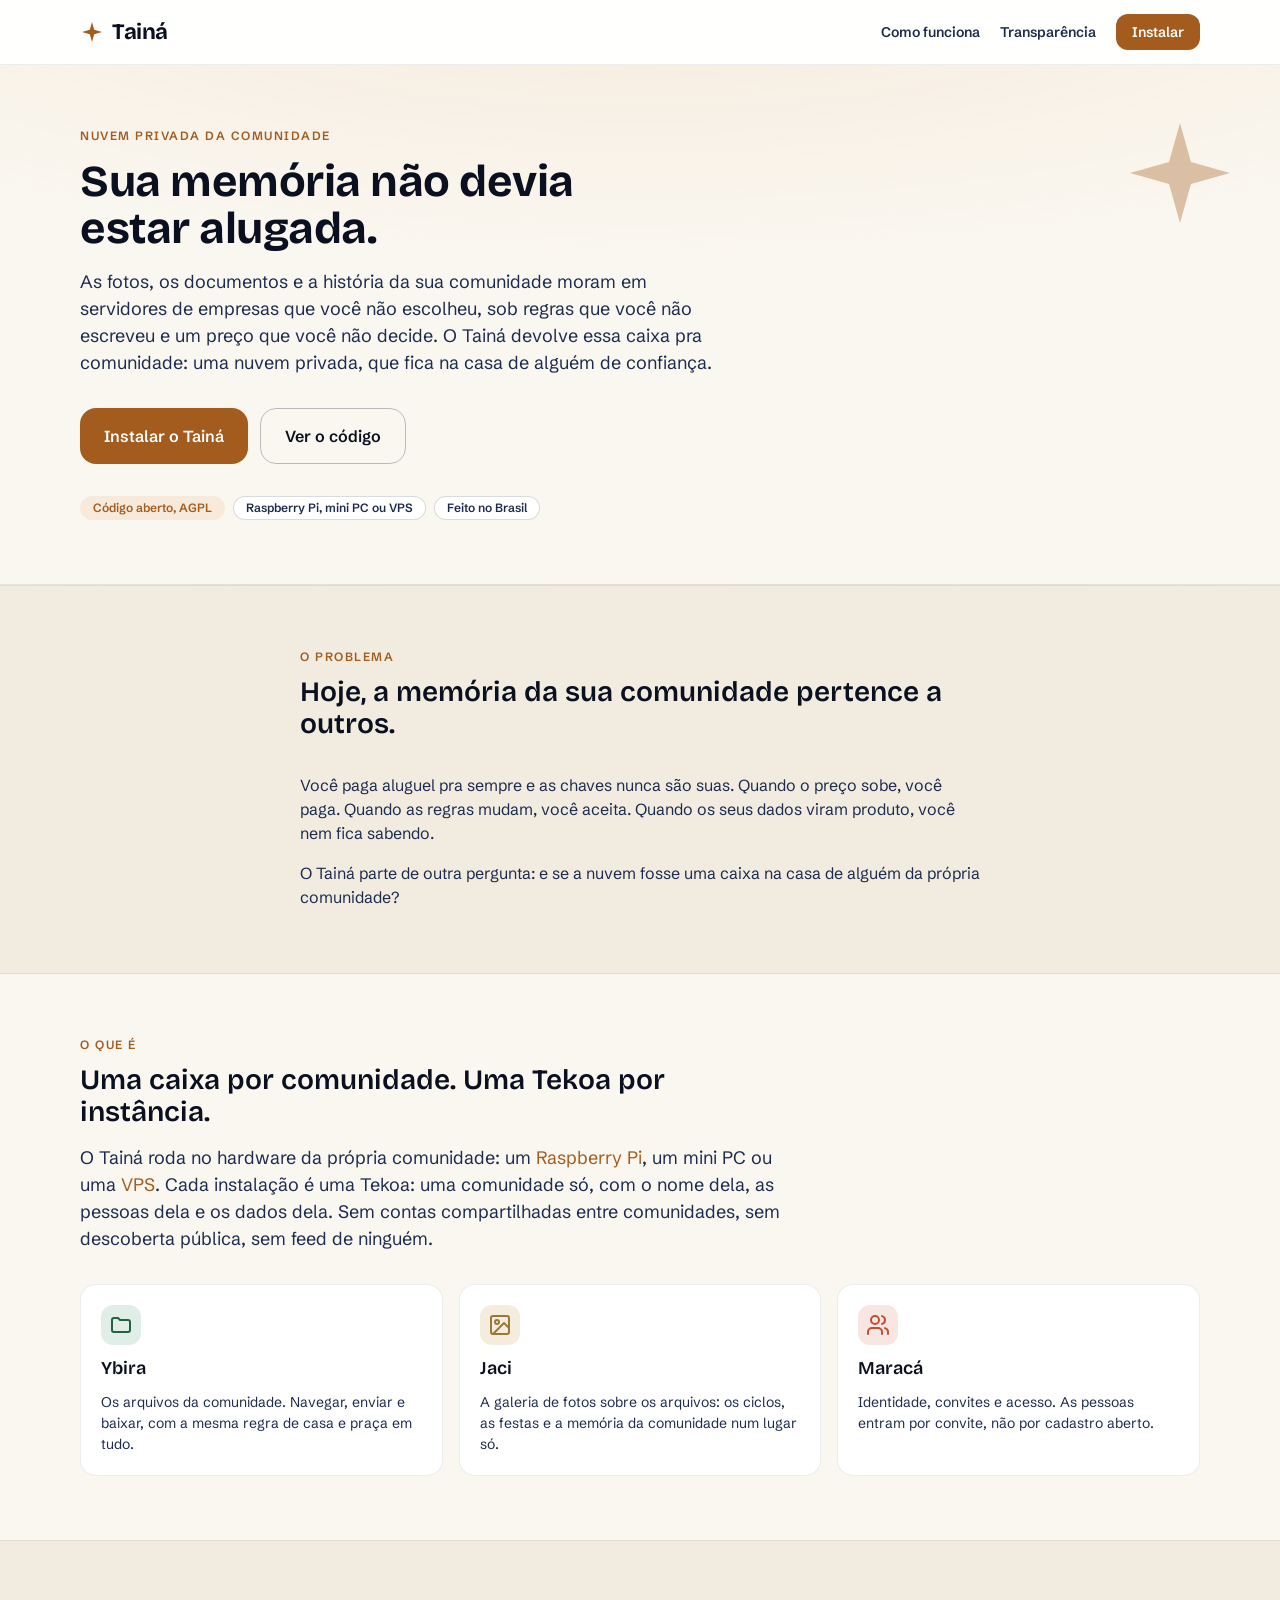
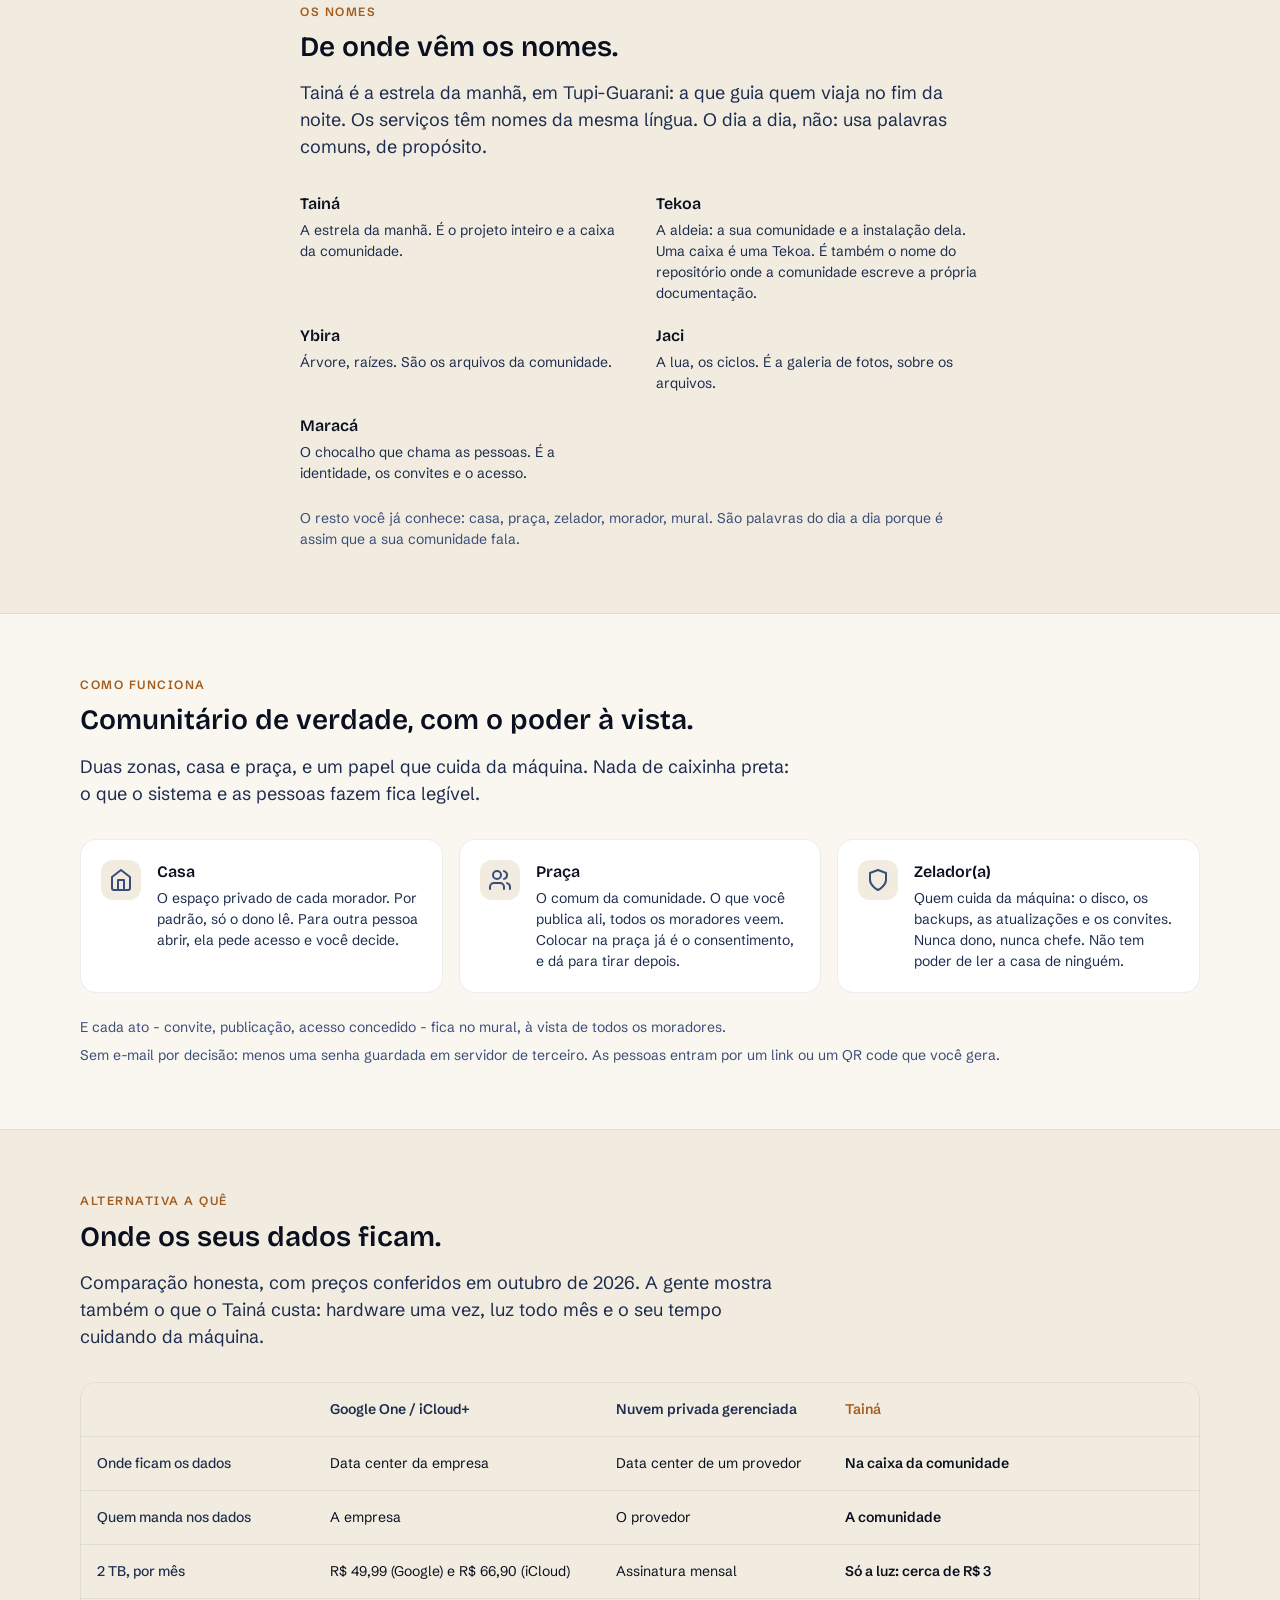
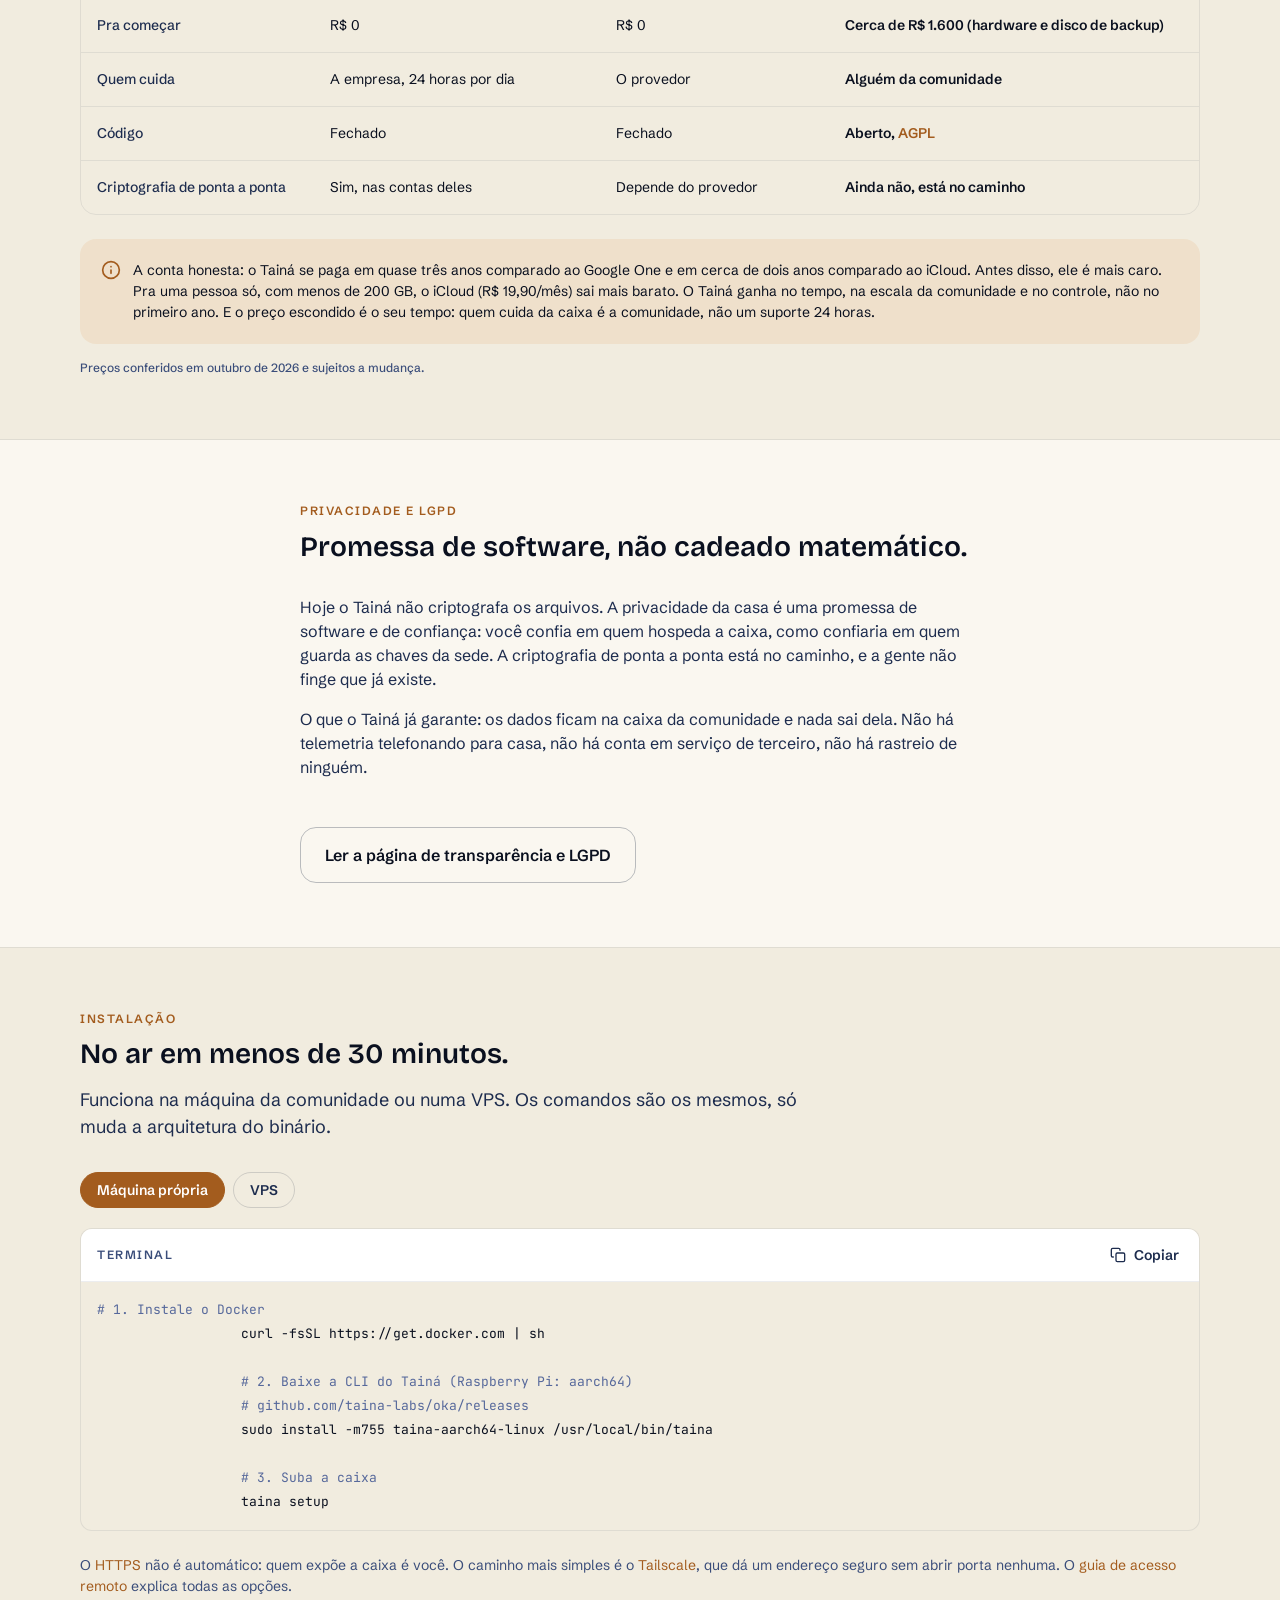
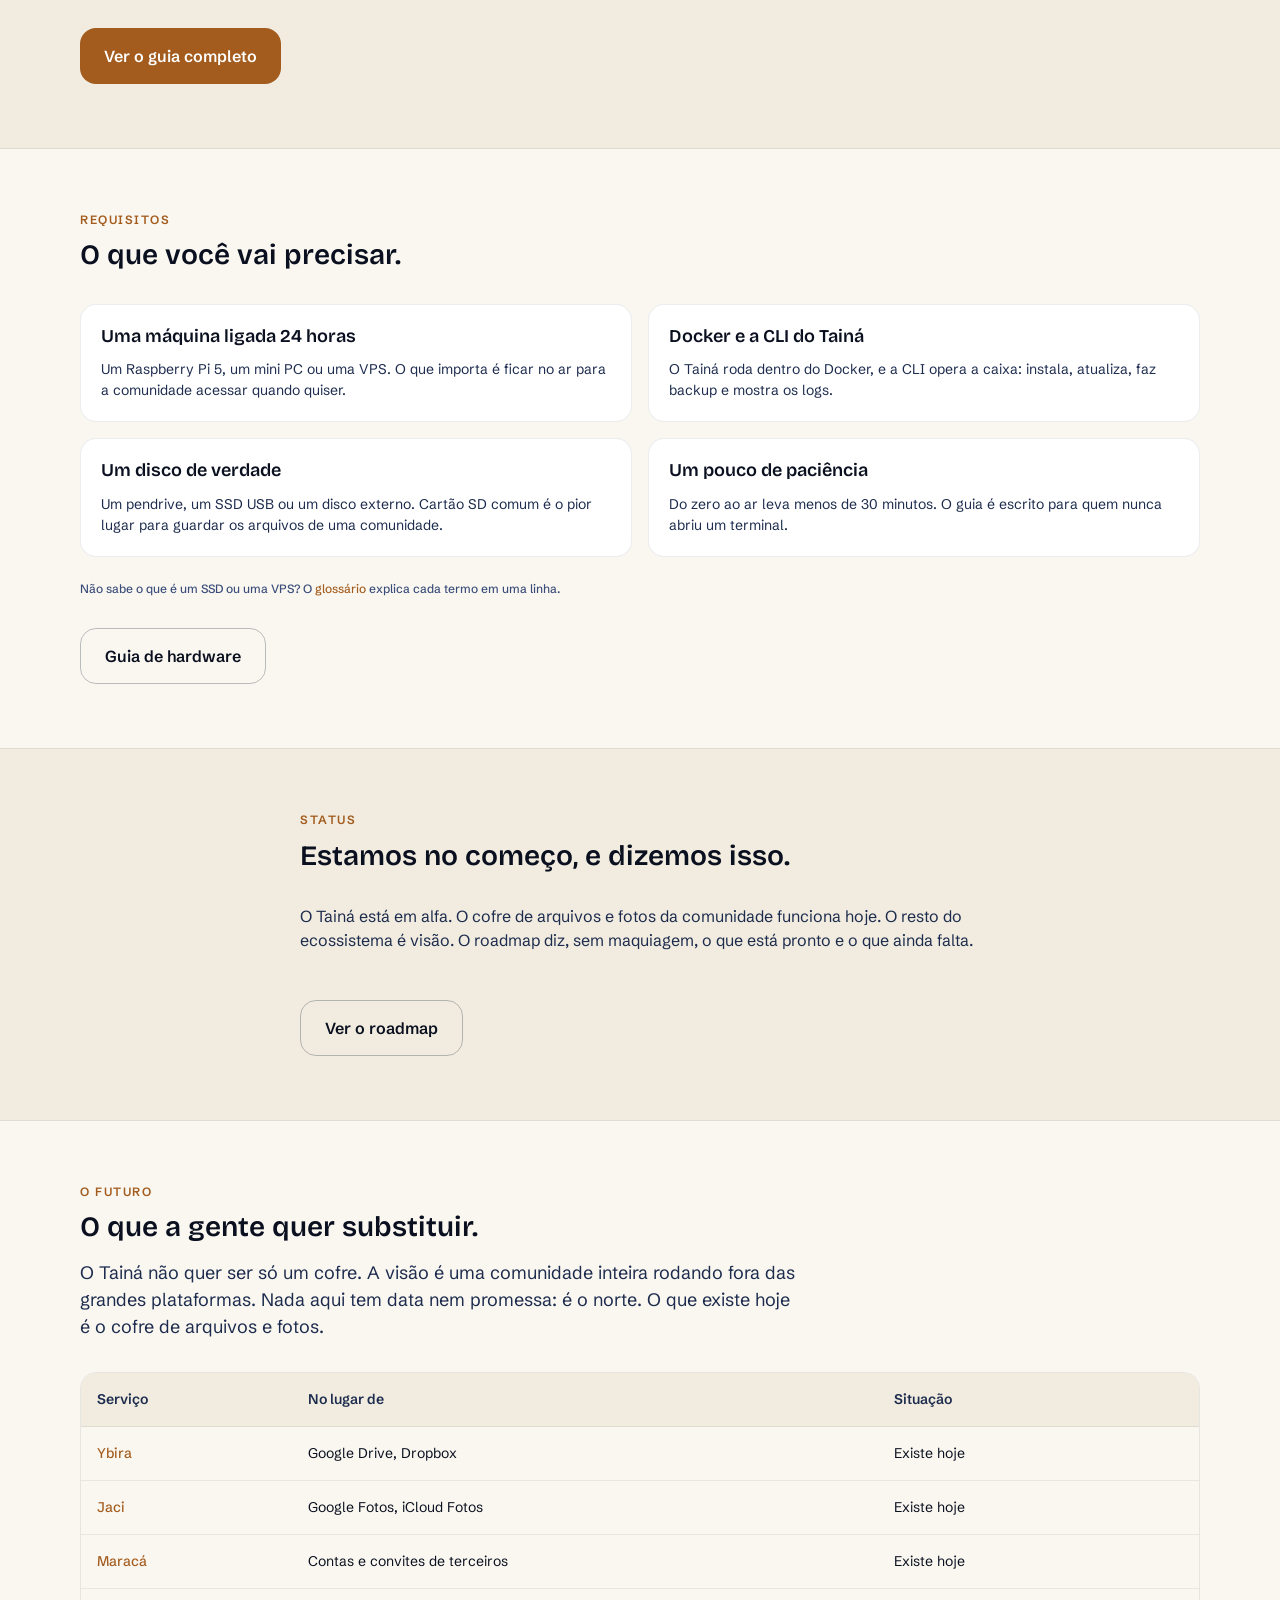
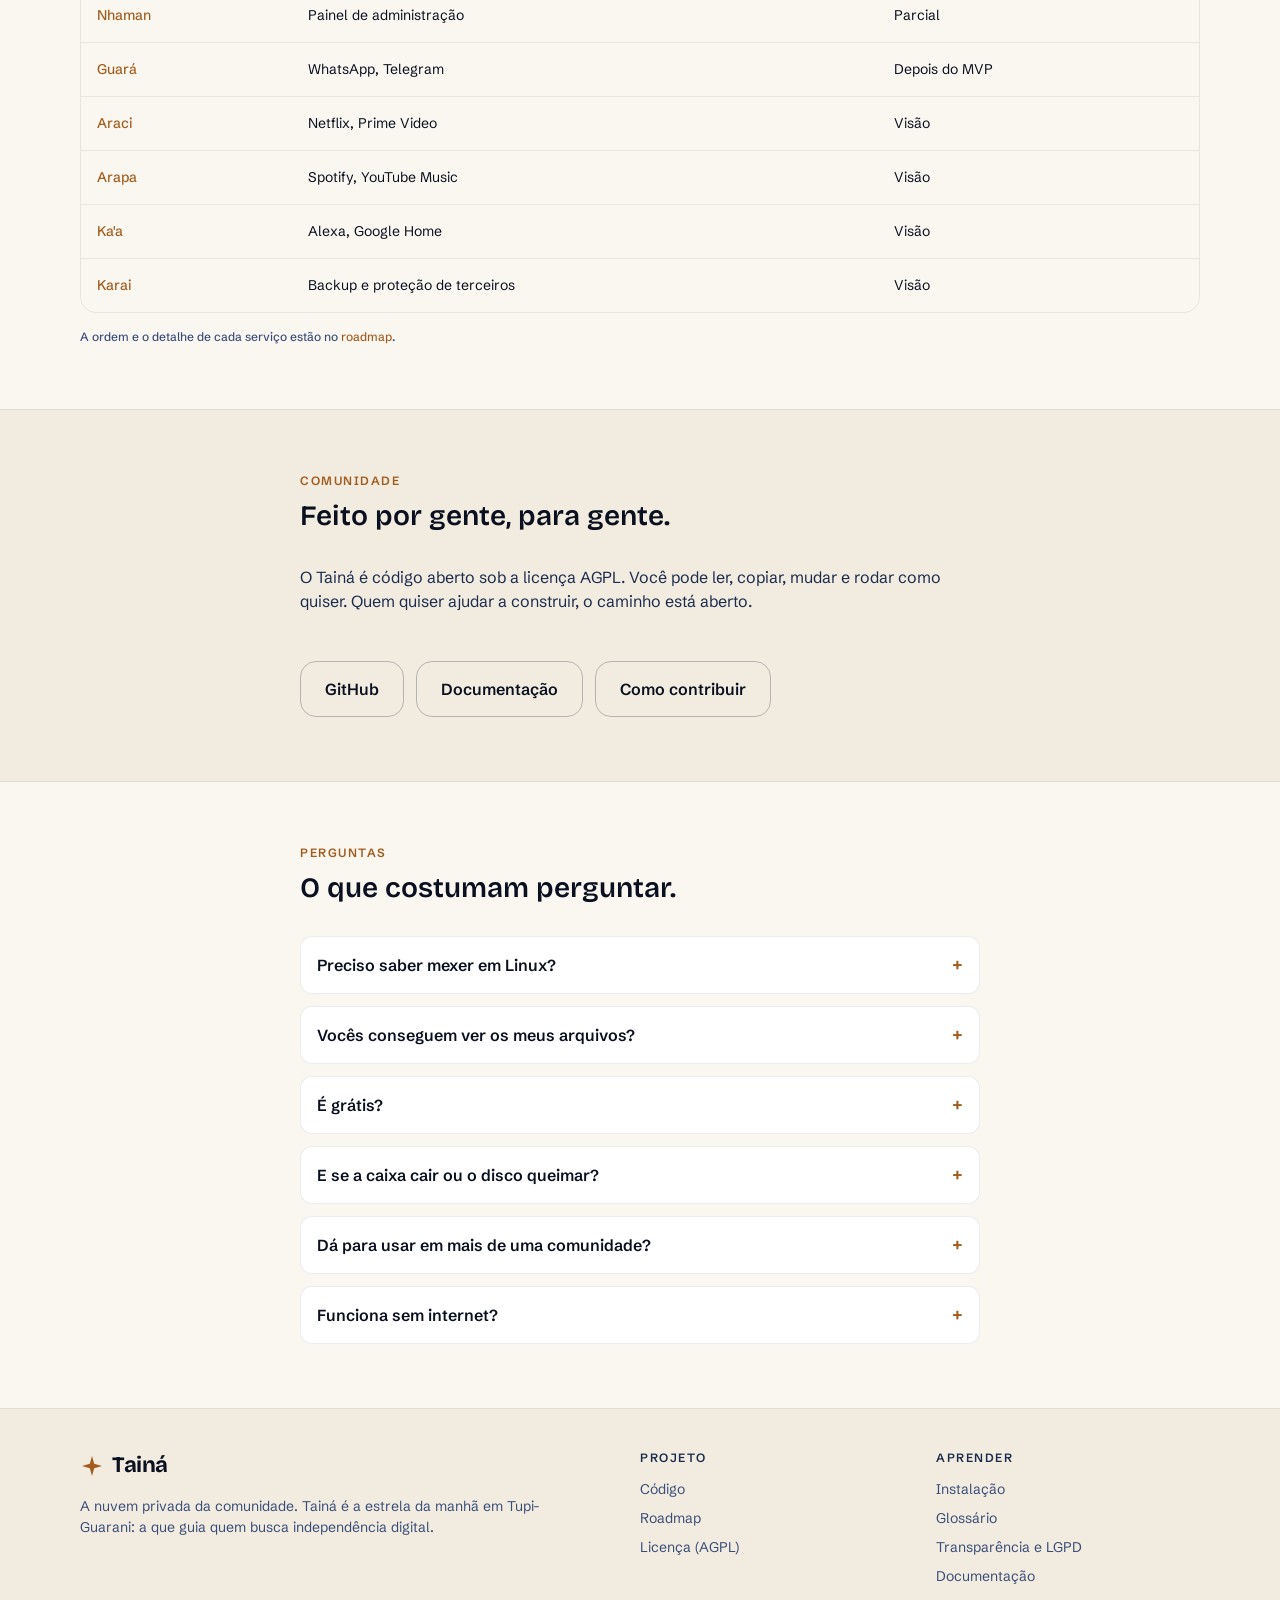
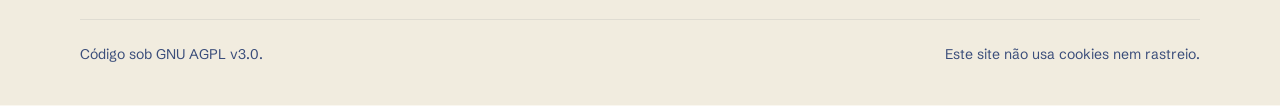
==== commit 1a64f553: "feat: glossario e mais transparencia" ====
--- a/index.html
+++ b/index.html
@@ -1,857 +1,855 @@
 <!doctype html>
 <html lang="pt-BR">
-  <head>
-    <meta charset="utf-8" />
-    <meta name="viewport" content="width=device-width, initial-scale=1" />
-    <title>Tainá: a nuvem privada da sua comunidade</title>
-    <meta
-      name="description"
-      content="O Tainá é uma nuvem privada e auto-hospedada para comunidades: arquivos e fotos numa caixa que é da própria comunidade. Código aberto, sem aluguel mensal, sem os dados saindo da sua mão."
-    />
-    <meta name="color-scheme" content="dark light" />
-    <link rel="stylesheet" href="styles/tokens.css" />
-    <link rel="stylesheet" href="styles/base.css" />
-    <link rel="stylesheet" href="styles/ybaka.css" />
-    <link
-      rel="icon"
-      href="data:image/svg+xml,%3Csvg xmlns='http://www.w3.org/2000/svg' viewBox='0 0 24 24'%3E%3Cpath d='M12 2l2.2 7.8L22 12l-7.8 2.2L12 22l-2.2-7.8L2 12l7.8-2.2z' fill='%23f2a65a'/%3E%3C/svg%3E"
-    />
-    <script>
-      document.documentElement.classList.add("js");
-    </script>
-  </head>
-  <body>
-    <a class="skip-link" href="#conteudo">Pular para o conteúdo</a>
-
-    <header class="site-header">
-      <div class="shell site-header__inner">
-        <a class="brand" href="index.html">
-          <svg
-            class="brand__mark"
-            width="24"
-            height="24"
-            viewBox="0 0 24 24"
-            aria-hidden="true"
-          >
-            <path
-              d="M12 2l2.2 7.8L22 12l-7.8 2.2L12 22l-2.2-7.8L2 12l7.8-2.2z"
-              fill="currentColor"
-            />
-          </svg>
-          <span class="brand__name">Tainá</span>
-        </a>
-        <nav class="site-nav" aria-label="Principal">
-          <a class="site-nav__link site-nav__link--optional" href="#como-funciona"
-            >Como funciona</a
-          >
-          <a class="site-nav__link" href="transparencia.html">Transparência</a>
-          <a class="btn btn--primary btn--sm" href="instalar.html">Instalar</a>
-        </nav>
-      </div>
-    </header>
-
-    <main id="conteudo">
-      <!-- herói -->
-      <section class="hero">
-        <svg
-          class="hero__star hide-mobile"
-          width="120"
-          height="120"
-          viewBox="0 0 24 24"
-          aria-hidden="true"
-        >
-          <path
-            d="M12 2l2.2 7.8L22 12l-7.8 2.2L12 22l-2.2-7.8L2 12l7.8-2.2z"
-            fill="currentColor"
-          />
+
+<head>
+  <meta charset="utf-8" />
+  <meta name="viewport" content="width=device-width, initial-scale=1" />
+  <title>Tainá: a nuvem privada da sua comunidade</title>
+  <meta name="description"
+    content="O Tainá é uma nuvem privada e auto-hospedada para comunidades: arquivos e fotos numa caixa que é da própria comunidade. Código aberto, sem aluguel mensal, sem os dados saindo da sua mão." />
+  <meta name="color-scheme" content="dark light" />
+  <link rel="stylesheet" href="styles/tokens.css" />
+  <link rel="stylesheet" href="styles/base.css" />
+  <link rel="stylesheet" href="styles/ybaka.css" />
+  <link rel="icon"
+    href="data:image/svg+xml,%3Csvg xmlns='http://www.w3.org/2000/svg' viewBox='0 0 24 24'%3E%3Cpath d='M12 2l2.2 7.8L22 12l-7.8 2.2L12 22l-2.2-7.8L2 12l7.8-2.2z' fill='%23f2a65a'/%3E%3C/svg%3E" />
+  <script>
+    document.documentElement.classList.add("js");
+  </script>
+</head>
+
+<body>
+  <a class="skip-link" href="#conteudo">Pular para o conteúdo</a>
+
+  <header class="site-header">
+    <div class="shell site-header__inner">
+      <a class="brand" href="index.html">
+        <svg class="brand__mark" width="24" height="24" viewBox="0 0 24 24" aria-hidden="true">
+          <path d="M12 2l2.2 7.8L22 12l-7.8 2.2L12 22l-2.2-7.8L2 12l7.8-2.2z" fill="currentColor" />
         </svg>
-        <div class="shell">
-          <div class="hero__inner">
-            <p class="type-overline section__eyebrow">
-              Nuvem privada da comunidade
-            </p>
-            <h1 class="type-display hero__title">
-              A nuvem que é da sua comunidade.
-            </h1>
-            <p class="type-body hero__lede">
-              O Tainá guarda os arquivos e as fotos de uma comunidade numa
-              caixa que é dela. Sem depender de empresa nenhuma, sem aluguel
-              mensal, sem os seus dados saindo da sua mão.
-            </p>
-            <div class="hero__actions">
-              <a class="btn btn--primary" href="instalar.html"
-                >Instalar o Tainá</a
-              >
-              <a
-                class="btn btn--secondary"
-                href="https://github.com/taina-labs/taina"
-                >Ver o código</a
-              >
-            </div>
-            <div class="hero__badges">
-              <span class="badge badge--brand">Código aberto, AGPL</span>
-              <span class="badge">Raspberry Pi, mini PC ou VPS</span>
-              <span class="badge">Feito no Brasil</span>
-            </div>
-          </div>
-        </div>
-      </section>
-
-      <!-- o problema -->
-      <section class="section section--alt">
-        <div class="shell shell--narrow">
-          <div class="section__head">
-            <p class="type-overline section__eyebrow">O problema</p>
-            <h2 class="type-h2 section__title">
-              Hoje, as memórias da comunidade moram na casa dos outros.
-            </h2>
-          </div>
-          <div class="stack">
-            <p class="lede">
-              As fotos da família, os documentos do coletivo, os vídeos da
-              festa: quase tudo fica em servidores que não são seus, sob regras
-              que você não escreveu e um preço que você não decide.
-            </p>
-            <p class="lede">
-              O Tainá parte de outra pergunta: e se a nuvem fosse uma caixa na
-              casa de alguém da própria comunidade?
-            </p>
-          </div>
-        </div>
-      </section>
-
-      <!-- o que é -->
-      <section class="section">
-        <div class="shell">
-          <div class="section__head">
-            <p class="type-overline section__eyebrow">O que é</p>
-            <h2 class="type-h2 section__title">
-              Uma caixa por comunidade. Uma Tekoa por instância.
-            </h2>
-            <p class="type-body section__lede">
-              O Tainá roda no hardware da própria comunidade: um Raspberry Pi,
-              um mini PC ou uma VPS. Cada instalação é uma comunidade só, com o
-              nome dela, as pessoas dela e os dados dela. Sem contas
-              compartilhadas entre comunidades, sem descoberta pública, sem
-              feed de ninguém.
-            </p>
-          </div>
-
-          <div class="card-grid card-grid--3">
-            <article class="feature-card">
-              <span class="service-square service-square--ybira">
-                <svg
-                  width="24"
-                  height="24"
-                  viewBox="0 0 24 24"
-                  fill="none"
-                  stroke="currentColor"
-                  stroke-width="2"
-                  stroke-linecap="round"
-                  stroke-linejoin="round"
-                  aria-hidden="true"
-                >
-                  <path
-                    d="M3 7a2 2 0 0 1 2-2h4l2 2h8a2 2 0 0 1 2 2v8a2 2 0 0 1-2 2H5a2 2 0 0 1-2-2z"
-                  />
-                </svg>
-              </span>
-              <h3 class="feature-card__title">Ybira</h3>
-              <p class="feature-card__body">
-                Os arquivos da comunidade. Navegar, enviar e baixar, com a
-                mesma regra de casa e praça em tudo.
-              </p>
-            </article>
-
-            <article class="feature-card">
-              <span class="service-square service-square--jaci">
-                <svg
-                  width="24"
-                  height="24"
-                  viewBox="0 0 24 24"
-                  fill="none"
-                  stroke="currentColor"
-                  stroke-width="2"
-                  stroke-linecap="round"
-                  stroke-linejoin="round"
-                  aria-hidden="true"
-                >
-                  <rect x="3" y="3" width="18" height="18" rx="2" />
-                  <circle cx="9" cy="9" r="2" />
-                  <path d="m21 15-5-5L5 21" />
-                </svg>
-              </span>
-              <h3 class="feature-card__title">Jaci</h3>
-              <p class="feature-card__body">
-                A galeria de fotos sobre os arquivos: os ciclos, as festas e a
-                memória da comunidade num lugar só.
-              </p>
-            </article>
-
-            <article class="feature-card">
-              <span class="service-square service-square--maraca">
-                <svg
-                  width="24"
-                  height="24"
-                  viewBox="0 0 24 24"
-                  fill="none"
-                  stroke="currentColor"
-                  stroke-width="2"
-                  stroke-linecap="round"
-                  stroke-linejoin="round"
-                  aria-hidden="true"
-                >
-                  <path d="M16 21v-2a4 4 0 0 0-4-4H6a4 4 0 0 0-4 4v2" />
-                  <circle cx="9" cy="7" r="4" />
-                  <path d="M22 21v-2a4 4 0 0 0-3-3.87" />
-                  <path d="M16 3.13a4 4 0 0 1 0 7.75" />
-                </svg>
-              </span>
-              <h3 class="feature-card__title">Maracá</h3>
-              <p class="feature-card__body">
-                Identidade, convites e acesso. As pessoas entram por convite,
-                não por cadastro aberto.
-              </p>
-            </article>
-          </div>
-
-          <div class="callout callout--brand mt-6">
-            <span class="callout__icon">
-              <svg
-                width="20"
-                height="20"
-                viewBox="0 0 24 24"
-                fill="none"
-                stroke="currentColor"
-                stroke-width="2"
-                stroke-linecap="round"
-                stroke-linejoin="round"
-                aria-hidden="true"
-              >
-                <circle cx="12" cy="12" r="10" />
-                <path d="M12 16v-4" />
-                <path d="M12 8h.01" />
+        <span class="brand__name">Tainá</span>
+      </a>
+      <nav class="site-nav" aria-label="Principal">
+        <a class="site-nav__link site-nav__link--optional" href="#como-funciona">Como funciona</a>
+        <a class="site-nav__link" href="transparencia.html">Transparência</a>
+        <a class="btn btn--primary btn--sm" href="instalar.html">Instalar</a>
+      </nav>
+    </div>
+  </header>
+
+  <main id="conteudo">
+    <!-- herói -->
+    <section class="hero">
+      <svg class="hero__star hide-mobile" width="120" height="120" viewBox="0 0 24 24" aria-hidden="true">
+        <path d="M12 2l2.2 7.8L22 12l-7.8 2.2L12 22l-2.2-7.8L2 12l7.8-2.2z" fill="currentColor" />
+      </svg>
+      <div class="shell">
+        <div class="hero__inner">
+          <p class="type-overline section__eyebrow">
+            Nuvem privada da comunidade
+          </p>
+          <h1 class="type-display hero__title">
+            Sua memória não devia estar alugada.
+          </h1>
+          <p class="type-body hero__lede">
+            As fotos, os documentos e a história da sua comunidade moram em
+            servidores de empresas que você não escolheu, sob regras que você
+            não escreveu e um preço que você não decide. O Tainá devolve essa
+            caixa pra comunidade: uma nuvem privada, que fica na casa de
+            alguém de confiança.
+          </p>
+          <div class="hero__actions">
+            <a class="btn btn--primary" href="instalar.html">Instalar o Tainá</a>
+            <a class="btn btn--secondary" href="https://github.com/taina-labs/taina">Ver o código</a>
+          </div>
+          <div class="hero__badges">
+            <span class="badge badge--brand">Código aberto, AGPL</span>
+            <span class="badge">Raspberry Pi, mini PC ou VPS</span>
+            <span class="badge">Feito no Brasil</span>
+          </div>
+        </div>
+      </div>
+    </section>
+
+    <!-- o problema -->
+    <section class="section section--alt">
+      <div class="shell shell--narrow">
+        <div class="section__head">
+          <p class="type-overline section__eyebrow">O problema</p>
+          <h2 class="type-h2 section__title">
+            Hoje, a memória da sua comunidade pertence a outros.
+          </h2>
+        </div>
+        <div class="stack">
+          <p class="lede">
+            Você paga aluguel pra sempre e as chaves nunca são suas. Quando o
+            preço sobe, você paga. Quando as regras mudam, você aceita.
+            Quando os seus dados viram produto, você nem fica sabendo.
+          </p>
+          <p class="lede">
+            O Tainá parte de outra pergunta: e se a nuvem fosse uma caixa na
+            casa de alguém da própria comunidade?
+          </p>
+        </div>
+      </div>
+    </section>
+
+    <!-- o que é -->
+    <section class="section">
+      <div class="shell">
+        <div class="section__head">
+          <p class="type-overline section__eyebrow">O que é</p>
+          <h2 class="type-h2 section__title">
+            Uma caixa por comunidade. Uma Tekoa por instância.
+          </h2>
+          <p class="type-body section__lede">
+            O Tainá roda no hardware da própria comunidade: um
+            <a class="text-brand" href="glossario.html#raspberry-pi">Raspberry Pi</a>, um mini PC ou uma
+            <a class="text-brand" href="glossario.html#vps">VPS</a>. Cada
+            instalação é uma Tekoa: uma comunidade só, com o nome dela, as
+            pessoas dela e os dados dela. Sem contas compartilhadas entre
+            comunidades, sem descoberta pública, sem feed de ninguém.
+          </p>
+        </div>
+
+        <div class="card-grid card-grid--3">
+          <article class="feature-card">
+            <span class="service-square service-square--ybira">
+              <svg width="24" height="24" viewBox="0 0 24 24" fill="none" stroke="currentColor" stroke-width="2"
+                stroke-linecap="round" stroke-linejoin="round" aria-hidden="true">
+                <path d="M3 7a2 2 0 0 1 2-2h4l2 2h8a2 2 0 0 1 2 2v8a2 2 0 0 1-2 2H5a2 2 0 0 1-2-2z" />
               </svg>
             </span>
-            <p>
-              Chat (Guará), streaming (Araci) e o resto do ecossistema são
-              visão, não promessa. O que existe hoje é o cofre de arquivos e
-              fotos da comunidade, e é nele que a gente trabalha.
-            </p>
-          </div>
-        </div>
-      </section>
-
-      <!-- como funciona -->
-      <section class="section section--alt" id="como-funciona">
-        <div class="shell">
-          <div class="section__head">
-            <p class="type-overline section__eyebrow">Como funciona</p>
-            <h2 class="type-h2 section__title">
-              Comunitário de verdade, com o poder à vista.
-            </h2>
-            <p class="type-body section__lede">
-              Duas zonas, papéis claros e um registro de tudo. Nada de
-              caixinha preta: o que o sistema e as pessoas fazem fica legível.
-            </p>
-          </div>
-
-          <div class="card-grid card-grid--2">
-            <article class="pillar">
-              <span class="service-square service-square--neutral">
-                <svg
-                  width="24"
-                  height="24"
-                  viewBox="0 0 24 24"
-                  fill="none"
-                  stroke="currentColor"
-                  stroke-width="2"
-                  stroke-linecap="round"
-                  stroke-linejoin="round"
-                  aria-hidden="true"
-                >
-                  <path d="m3 9 9-7 9 7v11a2 2 0 0 1-2 2H5a2 2 0 0 1-2-2z" />
-                  <path d="M9 22V12h6v10" />
-                </svg>
-              </span>
-              <div class="pillar__body">
-                <h3 class="pillar__title">Casa</h3>
-                <p class="pillar__text">
-                  O espaço privado de cada morador. Por padrão, só o dono lê.
-                  Para outra pessoa abrir, ela pede acesso e você decide.
-                </p>
+            <h3 class="feature-card__title">Ybira</h3>
+            <p class="feature-card__body">
+              Os arquivos da comunidade. Navegar, enviar e baixar, com a
+              mesma regra de casa e praça em tudo.
+            </p>
+          </article>
+
+          <article class="feature-card">
+            <span class="service-square service-square--jaci">
+              <svg width="24" height="24" viewBox="0 0 24 24" fill="none" stroke="currentColor" stroke-width="2"
+                stroke-linecap="round" stroke-linejoin="round" aria-hidden="true">
+                <rect x="3" y="3" width="18" height="18" rx="2" />
+                <circle cx="9" cy="9" r="2" />
+                <path d="m21 15-5-5L5 21" />
+              </svg>
+            </span>
+            <h3 class="feature-card__title">Jaci</h3>
+            <p class="feature-card__body">
+              A galeria de fotos sobre os arquivos: os ciclos, as festas e a
+              memória da comunidade num lugar só.
+            </p>
+          </article>
+
+          <article class="feature-card">
+            <span class="service-square service-square--maraca">
+              <svg width="24" height="24" viewBox="0 0 24 24" fill="none" stroke="currentColor" stroke-width="2"
+                stroke-linecap="round" stroke-linejoin="round" aria-hidden="true">
+                <path d="M16 21v-2a4 4 0 0 0-4-4H6a4 4 0 0 0-4 4v2" />
+                <circle cx="9" cy="7" r="4" />
+                <path d="M22 21v-2a4 4 0 0 0-3-3.87" />
+                <path d="M16 3.13a4 4 0 0 1 0 7.75" />
+              </svg>
+            </span>
+            <h3 class="feature-card__title">Maracá</h3>
+            <p class="feature-card__body">
+              Identidade, convites e acesso. As pessoas entram por convite,
+              não por cadastro aberto.
+            </p>
+          </article>
+        </div>
+
+      </div>
+    </section>
+
+    <!-- de onde vêm os nomes -->
+    <section class="section section--alt" id="nomes">
+      <div class="shell shell--narrow">
+        <div class="section__head">
+          <p class="type-overline section__eyebrow">Os nomes</p>
+          <h2 class="type-h2 section__title">De onde vêm os nomes.</h2>
+          <p class="type-body section__lede">
+            Tainá é a estrela da manhã, em Tupi-Guarani: a que guia quem
+            viaja no fim da noite. Os serviços têm nomes da mesma língua. O
+            dia a dia, não: usa palavras comuns, de propósito.
+          </p>
+        </div>
+
+        <dl class="glossary glossary--cols">
+          <div>
+            <dt class="glossary__term">Tainá</dt>
+            <dd class="glossary__def">
+              A estrela da manhã. É o projeto inteiro e a caixa da
+              comunidade.
+            </dd>
+          </div>
+          <div>
+            <dt class="glossary__term">Tekoa</dt>
+            <dd class="glossary__def">
+              A aldeia: a sua comunidade e a instalação dela. Uma caixa é uma
+              Tekoa. É também o nome do repositório onde a comunidade escreve
+              a própria documentação.
+            </dd>
+          </div>
+          <div>
+            <dt class="glossary__term">Ybira</dt>
+            <dd class="glossary__def">
+              Árvore, raízes. São os arquivos da comunidade.
+            </dd>
+          </div>
+          <div>
+            <dt class="glossary__term">Jaci</dt>
+            <dd class="glossary__def">
+              A lua, os ciclos. É a galeria de fotos, sobre os arquivos.
+            </dd>
+          </div>
+          <div>
+            <dt class="glossary__term">Maracá</dt>
+            <dd class="glossary__def">
+              O chocalho que chama as pessoas. É a identidade, os convites e
+              o acesso.
+            </dd>
+          </div>
+        </dl>
+
+        <p class="muted type-body-sm mt-6">
+          O resto você já conhece: casa, praça, zelador, morador, mural. São
+          palavras do dia a dia porque é assim que a sua comunidade fala.
+        </p>
+      </div>
+    </section>
+
+    <!-- como funciona -->
+    <section class="section" id="como-funciona">
+      <div class="shell">
+        <div class="section__head">
+          <p class="type-overline section__eyebrow">Como funciona</p>
+          <h2 class="type-h2 section__title">
+            Comunitário de verdade, com o poder à vista.
+          </h2>
+          <p class="type-body section__lede">
+            Duas zonas, casa e praça, e um papel que cuida da máquina. Nada
+            de caixinha preta: o que o sistema e as pessoas fazem fica
+            legível.
+          </p>
+        </div>
+
+        <div class="card-grid card-grid--3">
+          <article class="pillar">
+            <span class="service-square service-square--neutral">
+              <svg width="24" height="24" viewBox="0 0 24 24" fill="none" stroke="currentColor" stroke-width="2"
+                stroke-linecap="round" stroke-linejoin="round" aria-hidden="true">
+                <path d="m3 9 9-7 9 7v11a2 2 0 0 1-2 2H5a2 2 0 0 1-2-2z" />
+                <path d="M9 22V12h6v10" />
+              </svg>
+            </span>
+            <div class="pillar__body">
+              <h3 class="pillar__title">Casa</h3>
+              <p class="pillar__text">
+                O espaço privado de cada morador. Por padrão, só o dono lê.
+                Para outra pessoa abrir, ela pede acesso e você decide.
+              </p>
+            </div>
+          </article>
+
+          <article class="pillar">
+            <span class="service-square service-square--neutral">
+              <svg width="24" height="24" viewBox="0 0 24 24" fill="none" stroke="currentColor" stroke-width="2"
+                stroke-linecap="round" stroke-linejoin="round" aria-hidden="true">
+                <path d="M16 21v-2a4 4 0 0 0-4-4H6a4 4 0 0 0-4 4v2" />
+                <circle cx="9" cy="7" r="4" />
+                <path d="M22 21v-2a4 4 0 0 0-3-3.87" />
+                <path d="M16 3.13a4 4 0 0 1 0 7.75" />
+              </svg>
+            </span>
+            <div class="pillar__body">
+              <h3 class="pillar__title">Praça</h3>
+              <p class="pillar__text">
+                O comum da comunidade. O que você publica ali, todos os
+                moradores veem. Colocar na praça já é o consentimento, e dá
+                para tirar depois.
+              </p>
+            </div>
+          </article>
+
+          <article class="pillar">
+            <span class="service-square service-square--neutral">
+              <svg width="24" height="24" viewBox="0 0 24 24" fill="none" stroke="currentColor" stroke-width="2"
+                stroke-linecap="round" stroke-linejoin="round" aria-hidden="true">
+                <path d="M12 22s8-4 8-10V5l-8-3-8 3v7c0 6 8 10 8 10z" />
+              </svg>
+            </span>
+            <div class="pillar__body">
+              <h3 class="pillar__title">Zelador(a)</h3>
+              <p class="pillar__text">
+                Quem cuida da máquina: o disco, os backups, as atualizações
+                e os convites. Nunca dono, nunca chefe. Não tem poder de ler
+                a casa de ninguém.
+              </p>
+            </div>
+          </article>
+
+        </div>
+
+        <p class="muted type-body-sm mt-6">
+          E cada ato - convite, publicação, acesso concedido - fica no mural,
+          à vista de todos os moradores.
+        </p>
+
+        <p class="muted type-body-sm mt-2">
+          Sem e-mail por decisão: menos uma senha guardada em servidor de
+          terceiro. As pessoas entram por um link ou um QR code que você
+          gera.
+        </p>
+      </div>
+    </section>
+
+    <!-- alternativa -->
+    <section class="section section--alt">
+      <div class="shell">
+        <div class="section__head">
+          <p class="type-overline section__eyebrow">Alternativa a quê</p>
+          <h2 class="type-h2 section__title">Onde os seus dados ficam.</h2>
+          <p class="type-body section__lede">
+            Comparação honesta, com preços conferidos em outubro de 2026. A
+            gente mostra também o que o Tainá custa: hardware uma vez, luz
+            todo mês e o seu tempo cuidando da máquina.
+          </p>
+        </div>
+
+        <div class="compare-wrap">
+          <table class="compare">
+            <thead>
+              <tr>
+                <th scope="col"></th>
+                <th scope="col">Google One / iCloud+</th>
+                <th scope="col">Nuvem privada gerenciada</th>
+                <th scope="col" class="compare__us">Tainá</th>
+              </tr>
+            </thead>
+            <tbody>
+              <tr>
+                <th scope="row">Onde ficam os dados</th>
+                <td>Data center da empresa</td>
+                <td>Data center de um provedor</td>
+                <td class="compare__us">Na caixa da comunidade</td>
+              </tr>
+              <tr>
+                <th scope="row">Quem manda nos dados</th>
+                <td>A empresa</td>
+                <td>O provedor</td>
+                <td class="compare__us">A comunidade</td>
+              </tr>
+              <tr>
+                <th scope="row">2 TB, por mês</th>
+                <td>R$ 49,99 (Google) e R$ 66,90 (iCloud)</td>
+                <td>Assinatura mensal</td>
+                <td class="compare__us">Só a luz: cerca de R$ 3</td>
+              </tr>
+              <tr>
+                <th scope="row">Pra começar</th>
+                <td>R$ 0</td>
+                <td>R$ 0</td>
+                <td class="compare__us">
+                  Cerca de R$ 1.600 (hardware e disco de backup)
+                </td>
+              </tr>
+              <tr>
+                <th scope="row">Quem cuida</th>
+                <td>A empresa, 24 horas por dia</td>
+                <td>O provedor</td>
+                <td class="compare__us">Alguém da comunidade</td>
+              </tr>
+              <tr>
+                <th scope="row">Código</th>
+                <td>Fechado</td>
+                <td>Fechado</td>
+                <td class="compare__us">
+                  Aberto, <a class="text-brand" href="glossario.html#agpl">AGPL</a>
+                </td>
+              </tr>
+              <tr>
+                <th scope="row">Criptografia de ponta a ponta</th>
+                <td>Sim, nas contas deles</td>
+                <td>Depende do provedor</td>
+                <td class="compare__us">Ainda não, está no caminho</td>
+              </tr>
+            </tbody>
+          </table>
+        </div>
+
+        <div class="callout callout--brand mt-6">
+          <span class="callout__icon">
+            <svg width="20" height="20" viewBox="0 0 24 24" fill="none" stroke="currentColor" stroke-width="2"
+              stroke-linecap="round" stroke-linejoin="round" aria-hidden="true">
+              <circle cx="12" cy="12" r="10" />
+              <path d="M12 16v-4" />
+              <path d="M12 8h.01" />
+            </svg>
+          </span>
+          <p>
+            A conta honesta: o Tainá se paga em quase três anos comparado ao
+            Google One e em cerca de dois anos comparado ao iCloud. Antes
+            disso, ele é mais caro. Pra uma pessoa só, com menos de 200 GB, o
+            iCloud (R$ 19,90/mês) sai mais barato. O Tainá ganha no tempo, na
+            escala da comunidade e no controle, não no primeiro ano. E o
+            preço escondido é o seu tempo: quem cuida da caixa é a
+            comunidade, não um suporte 24 horas.
+          </p>
+        </div>
+
+        <p class="type-caption muted mt-4">
+          Preços conferidos em outubro de 2026 e sujeitos a mudança.
+        </p>
+      </div>
+    </section>
+
+    <!-- privacidade e LGPD -->
+    <section class="section">
+      <div class="shell shell--narrow">
+        <div class="section__head">
+          <p class="type-overline section__eyebrow">Privacidade e LGPD</p>
+          <h2 class="type-h2 section__title">
+            Promessa de software, não cadeado matemático.
+          </h2>
+        </div>
+        <div class="stack">
+          <p class="lede">
+            Hoje o Tainá não criptografa os arquivos. A privacidade da casa é
+            uma promessa de software e de confiança: você confia em quem
+            hospeda a caixa, como confiaria em quem guarda as chaves da
+            sede. A criptografia de ponta a ponta está no caminho, e a gente
+            não finge que já existe.
+          </p>
+          <p class="lede">
+            O que o Tainá já garante: os dados ficam na caixa da comunidade e
+            nada sai dela. Não há telemetria telefonando para casa, não há
+            conta em serviço de terceiro, não há rastreio de ninguém.
+          </p>
+          <div class="hero__actions">
+            <a class="btn btn--secondary" href="transparencia.html">Ler a página de transparência e LGPD</a>
+          </div>
+        </div>
+      </div>
+    </section>
+
+    <!-- instalação rápida -->
+    <section class="section section--alt" id="instalar">
+      <div class="shell">
+        <div class="section__head">
+          <p class="type-overline section__eyebrow">Instalação</p>
+          <h2 class="type-h2 section__title">
+            No ar em menos de 30 minutos.
+          </h2>
+          <p class="type-body section__lede">
+            Funciona na máquina da comunidade ou numa VPS. Os comandos são os
+            mesmos, só muda a arquitetura do binário.
+          </p>
+        </div>
+
+        <div class="tabs" data-tabs>
+          <div class="tabs__list" role="tablist" aria-label="Onde instalar">
+            <button class="tab" role="tab" id="tab-hardware" aria-controls="panel-hardware" aria-selected="true"
+              type="button">
+              Máquina própria
+            </button>
+            <button class="tab" role="tab" id="tab-vps" aria-controls="panel-vps" aria-selected="false" type="button">
+              VPS
+            </button>
+          </div>
+
+          <div class="tabs__panel" role="tabpanel" id="panel-hardware" aria-labelledby="tab-hardware">
+            <div class="code">
+              <div class="code__head">
+                <span class="code__label">Terminal</span>
+                <button class="copy-btn" type="button" data-copy>
+                  <svg width="16" height="16" viewBox="0 0 24 24" fill="none" stroke="currentColor" stroke-width="2"
+                    stroke-linecap="round" stroke-linejoin="round" aria-hidden="true">
+                    <rect x="9" y="9" width="13" height="13" rx="2" />
+                    <path d="M5 15H4a2 2 0 0 1-2-2V4a2 2 0 0 1 2-2h9a2 2 0 0 1 2 2v1" />
+                  </svg>
+                  <span data-copy-label>Copiar</span>
+                </button>
               </div>
-            </article>
-
-            <article class="pillar">
-              <span class="service-square service-square--neutral">
-                <svg
-                  width="24"
-                  height="24"
-                  viewBox="0 0 24 24"
-                  fill="none"
-                  stroke="currentColor"
-                  stroke-width="2"
-                  stroke-linecap="round"
-                  stroke-linejoin="round"
-                  aria-hidden="true"
-                >
-                  <path d="M16 21v-2a4 4 0 0 0-4-4H6a4 4 0 0 0-4 4v2" />
-                  <circle cx="9" cy="7" r="4" />
-                  <path d="M22 21v-2a4 4 0 0 0-3-3.87" />
-                  <path d="M16 3.13a4 4 0 0 1 0 7.75" />
-                </svg>
-              </span>
-              <div class="pillar__body">
-                <h3 class="pillar__title">Praça</h3>
-                <p class="pillar__text">
-                  O comum da comunidade. O que você publica ali, todos os
-                  moradores veem. Colocar na praça já é o consentimento, e dá
-                  para tirar depois.
-                </p>
+              <pre><code><span class="code__prompt"># 1. Instale o Docker</span>
+                  curl -fsSL https://get.docker.com | sh
+
+                  <span class="code__prompt"># 2. Baixe a CLI do Tainá (Raspberry Pi: aarch64)</span>
+                  <span class="code__prompt"># github.com/taina-labs/oka/releases</span>
+                  sudo install -m755 taina-aarch64-linux /usr/local/bin/taina
+
+                  <span class="code__prompt"># 3. Suba a caixa</span>
+                  taina setup</code></pre>
+            </div>
+          </div>
+
+          <div class="tabs__panel" role="tabpanel" id="panel-vps" aria-labelledby="tab-vps" hidden>
+            <div class="code">
+              <div class="code__head">
+                <span class="code__label">Terminal</span>
+                <button class="copy-btn" type="button" data-copy>
+                  <svg width="16" height="16" viewBox="0 0 24 24" fill="none" stroke="currentColor" stroke-width="2"
+                    stroke-linecap="round" stroke-linejoin="round" aria-hidden="true">
+                    <rect x="9" y="9" width="13" height="13" rx="2" />
+                    <path d="M5 15H4a2 2 0 0 1-2-2V4a2 2 0 0 1 2-2h9a2 2 0 0 1 2 2v1" />
+                  </svg>
+                  <span data-copy-label>Copiar</span>
+                </button>
               </div>
-            </article>
-
-            <article class="pillar">
-              <span class="service-square service-square--neutral">
-                <svg
-                  width="24"
-                  height="24"
-                  viewBox="0 0 24 24"
-                  fill="none"
-                  stroke="currentColor"
-                  stroke-width="2"
-                  stroke-linecap="round"
-                  stroke-linejoin="round"
-                  aria-hidden="true"
-                >
-                  <path d="M12 22s8-4 8-10V5l-8-3-8 3v7c0 6 8 10 8 10z" />
-                </svg>
-              </span>
-              <div class="pillar__body">
-                <h3 class="pillar__title">Zelador(a)</h3>
-                <p class="pillar__text">
-                  Quem cuida da máquina: o disco, os backups, as atualizações
-                  e os convites. Nunca dono, nunca chefe. Não tem poder de ler
-                  a casa de ninguém.
-                </p>
-              </div>
-            </article>
-
-            <article class="pillar">
-              <span class="service-square service-square--neutral">
-                <svg
-                  width="24"
-                  height="24"
-                  viewBox="0 0 24 24"
-                  fill="none"
-                  stroke="currentColor"
-                  stroke-width="2"
-                  stroke-linecap="round"
-                  stroke-linejoin="round"
-                  aria-hidden="true"
-                >
-                  <path d="M8 6h13" />
-                  <path d="M8 12h13" />
-                  <path d="M8 18h13" />
-                  <path d="M3 6h.01" />
-                  <path d="M3 12h.01" />
-                  <path d="M3 18h.01" />
-                </svg>
-              </span>
-              <div class="pillar__body">
-                <h3 class="pillar__title">Mural</h3>
-                <p class="pillar__text">
-                  O registro do que aconteceu: convites, publicações na praça,
-                  acessos concedidos. Todo poder fica à vista de todos.
-                </p>
-              </div>
-            </article>
-          </div>
-
-          <p class="muted type-body-sm mt-6">
-            Sem e-mail por decisão: menos uma senha guardada em servidor de
-            terceiro. As pessoas entram por um link ou um QR code que você
-            gera.
-          </p>
-        </div>
-      </section>
-
-      <!-- alternativa -->
-      <section class="section">
-        <div class="shell">
-          <div class="section__head">
-            <p class="type-overline section__eyebrow">Alternativa a quê</p>
-            <h2 class="type-h2 section__title">Onde os seus dados ficam.</h2>
-            <p class="type-body section__lede">
-              Sem atacar ninguém. É só uma comparação honesta de onde a sua
-              informação mora e quem decide sobre ela.
-            </p>
-          </div>
-
-          <div class="compare-wrap">
-            <table class="compare">
-              <thead>
-                <tr>
-                  <th scope="col"></th>
-                  <th scope="col">Nuvem pública</th>
-                  <th scope="col">Nuvem privada gerenciada</th>
-                  <th scope="col" class="compare__us">Tainá</th>
-                </tr>
-              </thead>
-              <tbody>
-                <tr>
-                  <th scope="row">Onde ficam os dados</th>
-                  <td>Data centers da empresa</td>
-                  <td>Data center de um provedor</td>
-                  <td class="compare__us">Na caixa da comunidade</td>
-                </tr>
-                <tr>
-                  <th scope="row">Quem manda nos dados</th>
-                  <td>A empresa</td>
-                  <td>O provedor</td>
-                  <td class="compare__us">A comunidade</td>
-                </tr>
-                <tr>
-                  <th scope="row">Custo</th>
-                  <td>Assinatura mensal por pessoa</td>
-                  <td>Assinatura mensal</td>
-                  <td class="compare__us">O hardware, uma vez</td>
-                </tr>
-                <tr>
-                  <th scope="row">Quem cuida</th>
-                  <td>A empresa</td>
-                  <td>O provedor</td>
-                  <td class="compare__us">A própria comunidade</td>
-                </tr>
-                <tr>
-                  <th scope="row">Código</th>
-                  <td>Fechado</td>
-                  <td>Fechado</td>
-                  <td class="compare__us">Aberto, AGPL</td>
-                </tr>
-                <tr>
-                  <th scope="row">Criptografia de ponta a ponta</th>
-                  <td>Sim, nas contas deles</td>
-                  <td>Depende do provedor</td>
-                  <td class="compare__us">Ainda não, está no caminho</td>
-                </tr>
-              </tbody>
-            </table>
-          </div>
-        </div>
-      </section>
-
-      <!-- privacidade e LGPD -->
-      <section class="section section--alt">
-        <div class="shell shell--narrow">
-          <div class="section__head">
-            <p class="type-overline section__eyebrow">Privacidade e LGPD</p>
-            <h2 class="type-h2 section__title">
-              Promessa de software, não cadeado matemático.
-            </h2>
-          </div>
-          <div class="stack">
-            <p class="lede">
-              Hoje o Tainá não criptografa os arquivos. A privacidade da casa é
-              uma promessa de software e de confiança: você confia em quem
-              hospeda a caixa, como confiaria em quem guarda as chaves da
-              sede. A criptografia de ponta a ponta está no caminho, e a gente
-              não finge que já existe.
-            </p>
-            <p class="lede">
-              O que o Tainá já garante: os dados ficam na caixa da comunidade e
-              nada sai dela. Não há telemetria telefonando para casa, não há
-              conta em serviço de terceiro, não há rastreio de ninguém.
-            </p>
-            <div class="hero__actions">
-              <a class="btn btn--secondary" href="transparencia.html"
-                >Ler a página de transparência e LGPD</a
-              >
+              <pre><code><span class="code__prompt"># 1. Instale o Docker</span>
+                  curl -fsSL https://get.docker.com | sh
+
+                  <span class="code__prompt"># 2. Baixe a CLI do Tainá (VPS: x86_64)</span>
+                  <span class="code__prompt"># github.com/taina-labs/oka/releases</span>
+                  sudo install -m755 taina-x86_64-linux /usr/local/bin/taina
+
+                  <span class="code__prompt"># 3. Suba a caixa, já com o seu domínio</span>
+                  taina setup --domain nuvem.suacomunidade.org</code></pre>
             </div>
           </div>
         </div>
-      </section>
-
-      <!-- instalação rápida -->
-      <section class="section" id="instalar">
-        <div class="shell">
-          <div class="section__head">
-            <p class="type-overline section__eyebrow">Instalação</p>
-            <h2 class="type-h2 section__title">
-              No ar em menos de 30 minutos.
-            </h2>
-            <p class="type-body section__lede">
-              Funciona na máquina da comunidade ou numa VPS. Os comandos são os
-              mesmos, só muda a arquitetura do binário.
-            </p>
-          </div>
-
-          <div class="tabs" data-tabs>
-            <div class="tabs__list" role="tablist" aria-label="Onde instalar">
-              <button
-                class="tab"
-                role="tab"
-                id="tab-hardware"
-                aria-controls="panel-hardware"
-                aria-selected="true"
-                type="button"
-              >
-                Máquina própria
-              </button>
-              <button
-                class="tab"
-                role="tab"
-                id="tab-vps"
-                aria-controls="panel-vps"
-                aria-selected="false"
-                type="button"
-              >
-                VPS
-              </button>
-            </div>
-
-            <div
-              class="tabs__panel"
-              role="tabpanel"
-              id="panel-hardware"
-              aria-labelledby="tab-hardware"
-            >
-              <div class="code">
-                <div class="code__head">
-                  <span class="code__label">Terminal</span>
-                  <button class="copy-btn" type="button" data-copy>
-                    <svg
-                      width="16"
-                      height="16"
-                      viewBox="0 0 24 24"
-                      fill="none"
-                      stroke="currentColor"
-                      stroke-width="2"
-                      stroke-linecap="round"
-                      stroke-linejoin="round"
-                      aria-hidden="true"
-                    >
-                      <rect x="9" y="9" width="13" height="13" rx="2" />
-                      <path
-                        d="M5 15H4a2 2 0 0 1-2-2V4a2 2 0 0 1 2-2h9a2 2 0 0 1 2 2v1"
-                      />
-                    </svg>
-                    <span data-copy-label>Copiar</span>
-                  </button>
-                </div>
-                <pre><code><span class="code__prompt"># 1. Instale o Docker</span>
-curl -fsSL https://get.docker.com | sh
-
-<span class="code__prompt"># 2. Baixe a CLI do Tainá (Raspberry Pi: aarch64)</span>
-<span class="code__prompt">#    github.com/taina-labs/oka/releases</span>
-sudo install -m755 taina-aarch64-linux /usr/local/bin/taina
-
-<span class="code__prompt"># 3. Suba a caixa</span>
-taina setup</code></pre>
-              </div>
-            </div>
-
-            <div
-              class="tabs__panel"
-              role="tabpanel"
-              id="panel-vps"
-              aria-labelledby="tab-vps"
-              hidden
-            >
-              <div class="code">
-                <div class="code__head">
-                  <span class="code__label">Terminal</span>
-                  <button class="copy-btn" type="button" data-copy>
-                    <svg
-                      width="16"
-                      height="16"
-                      viewBox="0 0 24 24"
-                      fill="none"
-                      stroke="currentColor"
-                      stroke-width="2"
-                      stroke-linecap="round"
-                      stroke-linejoin="round"
-                      aria-hidden="true"
-                    >
-                      <rect x="9" y="9" width="13" height="13" rx="2" />
-                      <path
-                        d="M5 15H4a2 2 0 0 1-2-2V4a2 2 0 0 1 2-2h9a2 2 0 0 1 2 2v1"
-                      />
-                    </svg>
-                    <span data-copy-label>Copiar</span>
-                  </button>
-                </div>
-                <pre><code><span class="code__prompt"># 1. Instale o Docker</span>
-curl -fsSL https://get.docker.com | sh
-
-<span class="code__prompt"># 2. Baixe a CLI do Tainá (VPS: x86_64)</span>
-<span class="code__prompt">#    github.com/taina-labs/oka/releases</span>
-sudo install -m755 taina-x86_64-linux /usr/local/bin/taina
-
-<span class="code__prompt"># 3. Suba a caixa, já com o seu domínio</span>
-taina setup --domain nuvem.suacomunidade.org</code></pre>
-              </div>
-            </div>
-          </div>
-
-          <p class="muted type-body-sm mt-6">
-            O HTTPS não é automático: quem expõe a caixa é você. O caminho mais
-            simples é o Tailscale, que dá um endereço seguro sem abrir porta
-            nenhuma. O
-            <a
-              class="text-brand"
-              href="https://github.com/taina-labs/tekoa/blob/main/guias/acesso-remoto.md"
-              >guia de acesso remoto</a
-            >
-            explica todas as opções.
-          </p>
-
+
+        <p class="muted type-body-sm mt-6">
+          O <a class="text-brand" href="glossario.html#https">HTTPS</a> não é
+          automático: quem expõe a caixa é você. O caminho mais simples é o
+          <a class="text-brand" href="glossario.html#vpn">Tailscale</a>, que
+          dá um endereço seguro sem abrir porta nenhuma. O
+          <a class="text-brand" href="https://github.com/taina-labs/tekoa/blob/main/guias/acesso-remoto.md">guia de
+            acesso remoto</a>
+          explica todas as opções.
+        </p>
+
+        <div class="hero__actions">
+          <a class="btn btn--primary" href="instalar.html">Ver o guia completo</a>
+        </div>
+      </div>
+    </section>
+
+    <!-- requisitos -->
+    <section class="section section--tight">
+      <div class="shell">
+        <div class="section__head">
+          <p class="type-overline section__eyebrow">Requisitos</p>
+          <h2 class="type-h2 section__title">O que você vai precisar.</h2>
+        </div>
+        <div class="card-grid card-grid--2">
+          <article class="feature-card">
+            <h3 class="feature-card__title">Uma máquina ligada 24 horas</h3>
+            <p class="feature-card__body">
+              Um Raspberry Pi 5, um mini PC ou uma VPS. O que importa é ficar
+              no ar para a comunidade acessar quando quiser.
+            </p>
+          </article>
+          <article class="feature-card">
+            <h3 class="feature-card__title">Docker e a CLI do Tainá</h3>
+            <p class="feature-card__body">
+              O Tainá roda dentro do Docker, e a CLI opera a caixa: instala,
+              atualiza, faz backup e mostra os logs.
+            </p>
+          </article>
+          <article class="feature-card">
+            <h3 class="feature-card__title">Um disco de verdade</h3>
+            <p class="feature-card__body">
+              Um pendrive, um SSD USB ou um disco externo. Cartão SD comum é
+              o pior lugar para guardar os arquivos de uma comunidade.
+            </p>
+          </article>
+          <article class="feature-card">
+            <h3 class="feature-card__title">Um pouco de paciência</h3>
+            <p class="feature-card__body">
+              Do zero ao ar leva menos de 30 minutos. O guia é escrito para
+              quem nunca abriu um terminal.
+            </p>
+          </article>
+        </div>
+        <p class="type-caption muted mt-6">
+          Não sabe o que é um SSD ou uma VPS? O
+          <a class="text-brand" href="glossario.html">glossário</a> explica
+          cada termo em uma linha.
+        </p>
+        <div class="hero__actions">
+          <a class="btn btn--secondary"
+            href="https://github.com/taina-labs/tekoa/blob/main/guias/compras-hardware.md">Guia de hardware</a>
+        </div>
+      </div>
+    </section>
+
+    <!-- status -->
+    <section class="section section--alt">
+      <div class="shell shell--narrow">
+        <div class="section__head">
+          <p class="type-overline section__eyebrow">Status</p>
+          <h2 class="type-h2 section__title">
+            Estamos no começo, e dizemos isso.
+          </h2>
+        </div>
+        <div class="stack">
+          <p class="lede">
+            O Tainá está em alfa. O cofre de arquivos e fotos da comunidade
+            funciona hoje. O resto do ecossistema é visão. O roadmap diz, sem
+            maquiagem, o que está pronto e o que ainda falta.
+          </p>
           <div class="hero__actions">
-            <a class="btn btn--primary" href="instalar.html"
-              >Ver o guia completo</a
-            >
-          </div>
-        </div>
-      </section>
-
-      <!-- requisitos -->
-      <section class="section section--tight section--alt">
-        <div class="shell">
-          <div class="section__head">
-            <p class="type-overline section__eyebrow">Requisitos</p>
-            <h2 class="type-h2 section__title">O que você vai precisar.</h2>
-          </div>
-          <div class="card-grid card-grid--2">
-            <article class="feature-card">
-              <h3 class="feature-card__title">Uma máquina ligada 24 horas</h3>
-              <p class="feature-card__body">
-                Um Raspberry Pi 5, um mini PC ou uma VPS. O que importa é ficar
-                no ar para a comunidade acessar quando quiser.
-              </p>
-            </article>
-            <article class="feature-card">
-              <h3 class="feature-card__title">Docker e a CLI do Tainá</h3>
-              <p class="feature-card__body">
-                O Tainá roda dentro do Docker, e a CLI opera a caixa: instala,
-                atualiza, faz backup e mostra os logs.
-              </p>
-            </article>
-            <article class="feature-card">
-              <h3 class="feature-card__title">Um disco de verdade</h3>
-              <p class="feature-card__body">
-                Um pendrive, um SSD USB ou um disco externo. Cartão SD comum é
-                o pior lugar para guardar os arquivos de uma comunidade.
-              </p>
-            </article>
-            <article class="feature-card">
-              <h3 class="feature-card__title">Um pouco de paciência</h3>
-              <p class="feature-card__body">
-                Do zero ao ar leva menos de 30 minutos. O guia é escrito para
-                quem nunca abriu um terminal.
-              </p>
-            </article>
-          </div>
+            <a class="btn btn--secondary" href="https://github.com/taina-labs/tekoa/blob/main/ROADMAP.md">Ver o
+              roadmap</a>
+          </div>
+        </div>
+      </div>
+    </section>
+
+    <!-- o futuro -->
+    <section class="section">
+      <div class="shell">
+        <div class="section__head">
+          <p class="type-overline section__eyebrow">O futuro</p>
+          <h2 class="type-h2 section__title">
+            O que a gente quer substituir.
+          </h2>
+          <p class="type-body section__lede">
+            O Tainá não quer ser só um cofre. A visão é uma comunidade
+            inteira rodando fora das grandes plataformas. Nada aqui tem data
+            nem promessa: é o norte. O que existe hoje é o cofre de arquivos
+            e fotos.
+          </p>
+        </div>
+
+        <div class="compare-wrap">
+          <table class="compare">
+            <thead>
+              <tr>
+                <th scope="col">Serviço</th>
+                <th scope="col">No lugar de</th>
+                <th scope="col">Situação</th>
+              </tr>
+            </thead>
+            <tbody>
+              <tr>
+                <th scope="row">
+                  <a class="text-brand"
+                    href="https://github.com/taina-labs/taina/blob/main/lib/taina/ybira/README.md">Ybira</a>
+                </th>
+                <td>Google Drive, Dropbox</td>
+                <td>Existe hoje</td>
+              </tr>
+              <tr>
+                <th scope="row">
+                  <a class="text-brand"
+                    href="https://github.com/taina-labs/taina/blob/main/lib/taina/jaci/README.md">Jaci</a>
+                </th>
+                <td>Google Fotos, iCloud Fotos</td>
+                <td>Existe hoje</td>
+              </tr>
+              <tr>
+                <th scope="row">
+                  <a class="text-brand"
+                    href="https://github.com/taina-labs/taina/blob/main/lib/taina/maraca/README.md">Maracá</a>
+                </th>
+                <td>Contas e convites de terceiros</td>
+                <td>Existe hoje</td>
+              </tr>
+              <tr>
+                <th scope="row">
+                  <a class="text-brand"
+                    href="https://github.com/taina-labs/taina/blob/main/lib/taina/nhaman/README.md">Nhaman</a>
+                </th>
+                <td>Painel de administração</td>
+                <td>Parcial</td>
+              </tr>
+              <tr>
+                <th scope="row">
+                  <a class="text-brand"
+                    href="https://github.com/taina-labs/taina/blob/main/lib/taina/guara/README.md">Guará</a>
+                </th>
+                <td>WhatsApp, Telegram</td>
+                <td>Depois do MVP</td>
+              </tr>
+              <tr>
+                <th scope="row">
+                  <a class="text-brand"
+                    href="https://github.com/taina-labs/taina/blob/main/lib/taina/araci/README.md">Araci</a>
+                </th>
+                <td>Netflix, Prime Video</td>
+                <td>Visão</td>
+              </tr>
+              <tr>
+                <th scope="row">
+                  <a class="text-brand"
+                    href="https://github.com/taina-labs/taina/blob/main/lib/taina/arapa/README.md">Arapa</a>
+                </th>
+                <td>Spotify, YouTube Music</td>
+                <td>Visão</td>
+              </tr>
+              <tr>
+                <th scope="row">
+                  <a class="text-brand"
+                    href="https://github.com/taina-labs/taina/blob/main/lib/taina/kaa/README.md">Ka'a</a>
+                </th>
+                <td>Alexa, Google Home</td>
+                <td>Visão</td>
+              </tr>
+              <tr>
+                <th scope="row">
+                  <a class="text-brand"
+                    href="https://github.com/taina-labs/taina/blob/main/lib/taina/karai/README.md">Karai</a>
+                </th>
+                <td>Backup e proteção de terceiros</td>
+                <td>Visão</td>
+              </tr>
+            </tbody>
+          </table>
+        </div>
+
+        <p class="type-caption muted mt-4">
+          A ordem e o detalhe de cada serviço estão no
+          <a class="text-brand" href="https://github.com/taina-labs/tekoa/blob/main/ROADMAP.md">roadmap</a>.
+        </p>
+      </div>
+    </section>
+
+    <!-- comunidade -->
+    <section class="section section--alt">
+      <div class="shell shell--narrow">
+        <div class="section__head">
+          <p class="type-overline section__eyebrow">Comunidade</p>
+          <h2 class="type-h2 section__title">Feito por gente, para gente.</h2>
+        </div>
+        <div class="stack">
+          <p class="lede">
+            O Tainá é código aberto sob a licença AGPL. Você pode ler,
+            copiar, mudar e rodar como quiser. Quem quiser ajudar a construir,
+            o caminho está aberto.
+          </p>
           <div class="hero__actions">
-            <a
-              class="btn btn--secondary"
-              href="https://github.com/taina-labs/tekoa/blob/main/guias/compras-hardware.md"
-              >Guia de hardware</a
-            >
-          </div>
-        </div>
-      </section>
-
-      <!-- status -->
-      <section class="section">
-        <div class="shell shell--narrow">
-          <div class="section__head">
-            <p class="type-overline section__eyebrow">Status</p>
-            <h2 class="type-h2 section__title">
-              Estamos no começo, e dizemos isso.
-            </h2>
-          </div>
-          <div class="stack">
-            <p class="lede">
-              O Tainá está em alfa. O cofre de arquivos e fotos da comunidade
-              funciona hoje. O resto do ecossistema é visão. O roadmap diz, sem
-              maquiagem, o que está pronto e o que ainda falta.
-            </p>
-            <div class="hero__actions">
-              <a
-                class="btn btn--secondary"
-                href="https://github.com/taina-labs/tekoa/blob/main/ROADMAP.md"
-                >Ver o roadmap</a
-              >
-            </div>
-          </div>
-        </div>
-      </section>
-
-      <!-- comunidade -->
-      <section class="section section--alt">
-        <div class="shell shell--narrow">
-          <div class="section__head">
-            <p class="type-overline section__eyebrow">Comunidade</p>
-            <h2 class="type-h2 section__title">Feito por gente, para gente.</h2>
-          </div>
-          <div class="stack">
-            <p class="lede">
-              O Tainá é código aberto sob a licença AGPL. Você pode ler,
-              copiar, mudar e rodar como quiser. Quem quiser ajudar a construir,
-              o caminho está aberto.
-            </p>
-            <div class="hero__actions">
-              <a
-                class="btn btn--secondary"
-                href="https://github.com/taina-labs/taina"
-                >GitHub</a
-              >
-              <a
-                class="btn btn--secondary"
-                href="https://github.com/taina-labs/tekoa"
-                >Documentação</a
-              >
-              <a
-                class="btn btn--secondary"
-                href="https://github.com/taina-labs/tekoa/blob/main/CONTRIBUTING.md"
-                >Como contribuir</a
-              >
-            </div>
-          </div>
-        </div>
-      </section>
-
-      <!-- perguntas frequentes -->
-      <section class="section">
-        <div class="shell shell--narrow">
-          <div class="section__head">
-            <p class="type-overline section__eyebrow">Perguntas</p>
-            <h2 class="type-h2 section__title">O que costumam perguntar.</h2>
-          </div>
-
-          <div class="faq">
-            <details class="faq__item">
-              <summary>Preciso saber mexer em Linux?</summary>
-              <p class="faq__answer">
-                Não. O guia de instalação é escrito para quem nunca abriu um
-                terminal: você cola um bloco de comandos, aperta Enter e segue
-                as telas. Se algo travar, o guia diz o que fazer.
-              </p>
-            </details>
-
-            <details class="faq__item">
-              <summary>Vocês conseguem ver os meus arquivos?</summary>
-              <p class="faq__answer">
-                Quem cuida da caixa (o zelador) tem acesso à máquina, mas não
-                tem atalho para ler a sua casa: abrir exige o seu pedido e a
-                sua aprovação. Importante ser honesto: isso é uma promessa de
-                software, não criptografia. A criptografia de ponta a ponta
-                ainda está no caminho.
-              </p>
-            </details>
-
-            <details class="faq__item">
-              <summary>É grátis?</summary>
-              <p class="faq__answer">
-                O software é livre e gratuito. O que tem custo é o hardware e a
-                luz, que ficam com a comunidade. Não há assinatura por pessoa
-                nem aluguel mensal para ninguém.
-              </p>
-            </details>
-
-            <details class="faq__item">
-              <summary>E se a caixa cair ou o disco queimar?</summary>
-              <p class="faq__answer">
-                Por isso o backup existe e vem com o Tainá. Ele fica desligado
-                de fábrica e a gente recomenda ligar: um backup que nunca foi
-                testado não é backup. O runbook mostra como fazer e como
-                ensaiar a restauração.
-              </p>
-            </details>
-
-            <details class="faq__item">
-              <summary>Dá para usar em mais de uma comunidade?</summary>
-              <p class="faq__answer">
-                Cada caixa é uma comunidade só. Isso é de propósito: sem
-                descoberta pública, sem feed entre comunidades, sem troca de
-                contexto. Se você tem outra comunidade, ela tem a caixa dela.
-              </p>
-            </details>
-
-            <details class="faq__item">
-              <summary>Funciona sem internet?</summary>
-              <p class="faq__answer">
-                A caixa roda na rede local, então dá para acessar de dentro de
-                casa mesmo sem internet. Para acessar de fora, use o Tailscale
-                ou um domínio com proxy na frente.
-              </p>
-            </details>
-          </div>
-        </div>
-      </section>
-    </main>
-
-    <footer class="site-footer">
-      <div class="shell">
-        <div class="site-footer__grid">
-          <div class="site-footer__brand">
-            <a class="brand" href="index.html">
-              <svg
-                class="brand__mark"
-                width="24"
-                height="24"
-                viewBox="0 0 24 24"
-                aria-hidden="true"
-              >
-                <path
-                  d="M12 2l2.2 7.8L22 12l-7.8 2.2L12 22l-2.2-7.8L2 12l7.8-2.2z"
-                  fill="currentColor"
-                />
-              </svg>
-              <span class="brand__name">Tainá</span>
-            </a>
-            <p>
-              A nuvem privada da comunidade. Tainá é a estrela da manhã em
-              Tupi-Guarani: a que guia quem busca independência digital.
-            </p>
-          </div>
-          <nav class="site-footer__col" aria-label="Projeto">
-            <h2>Projeto</h2>
-            <ul>
-              <li>
-                <a href="https://github.com/taina-labs/taina">Código</a>
-              </li>
-              <li>
-                <a href="https://github.com/taina-labs/tekoa/blob/main/ROADMAP.md"
-                  >Roadmap</a
-                >
-              </li>
-              <li>
-                <a href="https://github.com/taina-labs/taina/blob/main/LICENSE"
-                  >Licença (AGPL)</a
-                >
-              </li>
-            </ul>
-          </nav>
-          <nav class="site-footer__col" aria-label="Aprender">
-            <h2>Aprender</h2>
-            <ul>
-              <li><a href="instalar.html">Instalação</a></li>
-              <li><a href="transparencia.html">Transparência e LGPD</a></li>
-              <li>
-                <a href="https://github.com/taina-labs/tekoa">Documentação</a>
-              </li>
-            </ul>
-          </nav>
-        </div>
-        <div class="site-footer__legal">
-          <span>Código sob GNU AGPL v3.0.</span>
-          <span>Este site não usa cookies nem rastreio.</span>
-        </div>
-      </div>
-    </footer>
-
-    <script src="js/app.js"></script>
-  </body>
-</html>
+            <a class="btn btn--secondary" href="https://github.com/taina-labs/taina">GitHub</a>
+            <a class="btn btn--secondary" href="https://github.com/taina-labs/tekoa">Documentação</a>
+            <a class="btn btn--secondary" href="https://github.com/taina-labs/tekoa/blob/main/CONTRIBUTING.md">Como
+              contribuir</a>
+          </div>
+        </div>
+      </div>
+    </section>
+
+    <!-- perguntas frequentes -->
+    <section class="section">
+      <div class="shell shell--narrow">
+        <div class="section__head">
+          <p class="type-overline section__eyebrow">Perguntas</p>
+          <h2 class="type-h2 section__title">O que costumam perguntar.</h2>
+        </div>
+
+        <div class="faq">
+          <details class="faq__item">
+            <summary>Preciso saber mexer em Linux?</summary>
+            <p class="faq__answer">
+              Não. O guia de instalação é escrito para quem nunca abriu um
+              terminal: você cola um bloco de comandos, aperta Enter e segue
+              as telas. Se algo travar, o guia diz o que fazer.
+            </p>
+          </details>
+
+          <details class="faq__item">
+            <summary>Vocês conseguem ver os meus arquivos?</summary>
+            <p class="faq__answer">
+              Quem cuida da caixa (o zelador) tem acesso à máquina, mas não
+              tem atalho para ler a sua casa: abrir exige o seu pedido e a
+              sua aprovação. Importante ser honesto: isso é uma promessa de
+              software, não criptografia. A criptografia de ponta a ponta
+              ainda está no caminho.
+            </p>
+          </details>
+
+          <details class="faq__item">
+            <summary>É grátis?</summary>
+            <p class="faq__answer">
+              O software é livre e gratuito. O que tem custo é o hardware e a
+              luz, que ficam com a comunidade. Não há assinatura por pessoa
+              nem aluguel mensal para ninguém.
+            </p>
+          </details>
+
+          <details class="faq__item">
+            <summary>E se a caixa cair ou o disco queimar?</summary>
+            <p class="faq__answer">
+              Por isso o backup existe e vem com o Tainá. Ele fica desligado
+              de fábrica e a gente recomenda ligar: um backup que nunca foi
+              testado não é backup. O runbook mostra como fazer e como
+              ensaiar a restauração.
+            </p>
+          </details>
+
+          <details class="faq__item">
+            <summary>Dá para usar em mais de uma comunidade?</summary>
+            <p class="faq__answer">
+              Cada caixa é uma comunidade só. Isso é de propósito: sem
+              descoberta pública, sem feed entre comunidades, sem troca de
+              contexto. Se você tem outra comunidade, ela tem a caixa dela.
+            </p>
+          </details>
+
+          <details class="faq__item">
+            <summary>Funciona sem internet?</summary>
+            <p class="faq__answer">
+              A caixa roda na rede local, então dá para acessar de dentro de
+              casa mesmo sem internet. Para acessar de fora, use o Tailscale
+              ou um domínio com proxy na frente.
+            </p>
+          </details>
+        </div>
+      </div>
+    </section>
+  </main>
+
+  <footer class="site-footer">
+    <div class="shell">
+      <div class="site-footer__grid">
+        <div class="site-footer__brand">
+          <a class="brand" href="index.html">
+            <svg class="brand__mark" width="24" height="24" viewBox="0 0 24 24" aria-hidden="true">
+              <path d="M12 2l2.2 7.8L22 12l-7.8 2.2L12 22l-2.2-7.8L2 12l7.8-2.2z" fill="currentColor" />
+            </svg>
+            <span class="brand__name">Tainá</span>
+          </a>
+          <p>
+            A nuvem privada da comunidade. Tainá é a estrela da manhã em
+            Tupi-Guarani: a que guia quem busca independência digital.
+          </p>
+        </div>
+        <nav class="site-footer__col" aria-label="Projeto">
+          <h2>Projeto</h2>
+          <ul>
+            <li>
+              <a href="https://github.com/taina-labs/taina">Código</a>
+            </li>
+            <li>
+              <a href="https://github.com/taina-labs/tekoa/blob/main/ROADMAP.md">Roadmap</a>
+            </li>
+            <li>
+              <a href="https://github.com/taina-labs/taina/blob/main/LICENSE">Licença (AGPL)</a>
+            </li>
+          </ul>
+        </nav>
+        <nav class="site-footer__col" aria-label="Aprender">
+          <h2>Aprender</h2>
+          <ul>
+            <li><a href="instalar.html">Instalação</a></li>
+            <li><a href="glossario.html">Glossário</a></li>
+            <li><a href="transparencia.html">Transparência e LGPD</a></li>
+            <li>
+              <a href="https://github.com/taina-labs/tekoa">Documentação</a>
+            </li>
+          </ul>
+        </nav>
+      </div>
+      <div class="site-footer__legal">
+        <span>Código sob GNU AGPL v3.0.</span>
+        <span>Este site não usa cookies nem rastreio.</span>
+      </div>
+    </div>
+  </footer>
+
+  <script src="js/app.js"></script>
+</body>
+
+</html>
--- a/styles/base.css
+++ b/styles/base.css
@@ -4,16 +4,14 @@
 
 @font-face {
   font-family: "Bricolage Grotesque";
-  src: url("../fonts/bricolage-grotesque-latin-wght.woff2")
-    format("woff2-variations");
+  src: url("../fonts/bricolage-grotesque-latin-wght.woff2") format("woff2-variations");
   font-weight: 200 800;
   font-display: swap;
 }
 
 @font-face {
   font-family: "Schibsted Grotesk";
-  src: url("../fonts/schibsted-grotesk-latin-wght.woff2")
-    format("woff2-variations");
+  src: url("../fonts/schibsted-grotesk-latin-wght.woff2") format("woff2-variations");
   font-weight: 400 900;
   font-display: swap;
 }
@@ -185,4 +183,4 @@
   .type-display {
     font-size: var(--font-size-display);
   }
-}
+}
--- a/styles/ybaka.css
+++ b/styles/ybaka.css
@@ -55,7 +55,7 @@
   gap: var(--space-4);
 }
 
-.flow > * + * {
+.flow>*+* {
   margin-top: var(--space-4);
 }
 
@@ -74,15 +74,19 @@
 .mt-2 {
   margin-top: var(--space-2);
 }
+
 .mt-4 {
   margin-top: var(--space-4);
 }
+
 .mt-6 {
   margin-top: var(--space-6);
 }
+
 .mt-8 {
   margin-top: var(--space-8);
 }
+
 .mt-10 {
   margin-top: var(--space-10);
 }
@@ -229,11 +233,9 @@
   overflow: hidden;
   border-bottom: var(--border-hairline) solid var(--border-subtle);
   background:
-    radial-gradient(
-      130% 90% at 50% -20%,
+    radial-gradient(130% 90% at 50% -20%,
       var(--surface-tint-brand),
-      transparent 62%
-    ),
+      transparent 62%),
     var(--bg-app);
 }
 
@@ -302,6 +304,7 @@
   .hero__inner {
     padding-block: var(--space-16) var(--space-16);
   }
+
   .hero__star {
     top: var(--space-12);
     right: var(--space-10);
@@ -320,6 +323,7 @@
   .card-grid--2 {
     grid-template-columns: repeat(2, 1fr);
   }
+
   .card-grid--3 {
     grid-template-columns: repeat(3, 1fr);
   }
@@ -370,14 +374,17 @@
   background: var(--service-ybira-soft);
   color: var(--service-ybira-tint);
 }
+
 .service-square--jaci {
   background: var(--service-jaci-soft);
   color: var(--service-jaci-tint);
 }
+
 .service-square--maraca {
   background: var(--service-maraca-soft);
   color: var(--service-maraca-tint);
 }
+
 .service-square--neutral {
   background: var(--surface-raised);
   color: var(--text-muted);
@@ -631,7 +638,7 @@
   font-size: var(--font-size-sm);
 }
 
-.step__body > * + * {
+.step__body>*+* {
   margin-top: var(--space-3);
 }
 
@@ -761,7 +768,7 @@
   max-width: var(--measure);
 }
 
-.prose > * + * {
+.prose>*+* {
   margin-top: var(--space-4);
 }
 
@@ -793,6 +800,34 @@
   color: var(--brand-primary);
   text-decoration: underline;
   text-underline-offset: 2px;
+}
+
+/* ---------- glossário ---------- */
+
+.glossary {
+  display: grid;
+  gap: var(--space-5);
+}
+
+@media (min-width: 768px) {
+  .glossary--cols {
+    grid-template-columns: repeat(2, 1fr);
+    gap: var(--space-5) var(--space-8);
+  }
+}
+
+.glossary__term {
+  font-family: var(--font-family-display);
+  font-size: var(--font-size-md);
+  font-weight: var(--font-weight-semibold);
+  color: var(--text-primary);
+  scroll-margin-top: var(--space-16);
+}
+
+.glossary__def {
+  margin: var(--space-1) 0 0;
+  color: var(--text-secondary);
+  font-size: var(--font-size-sm);
 }
 
 /* navegação "pular para o conteúdo" */
@@ -811,4 +846,4 @@
 .skip-link:focus {
   left: var(--space-3);
   top: var(--space-3);
-}
+}
